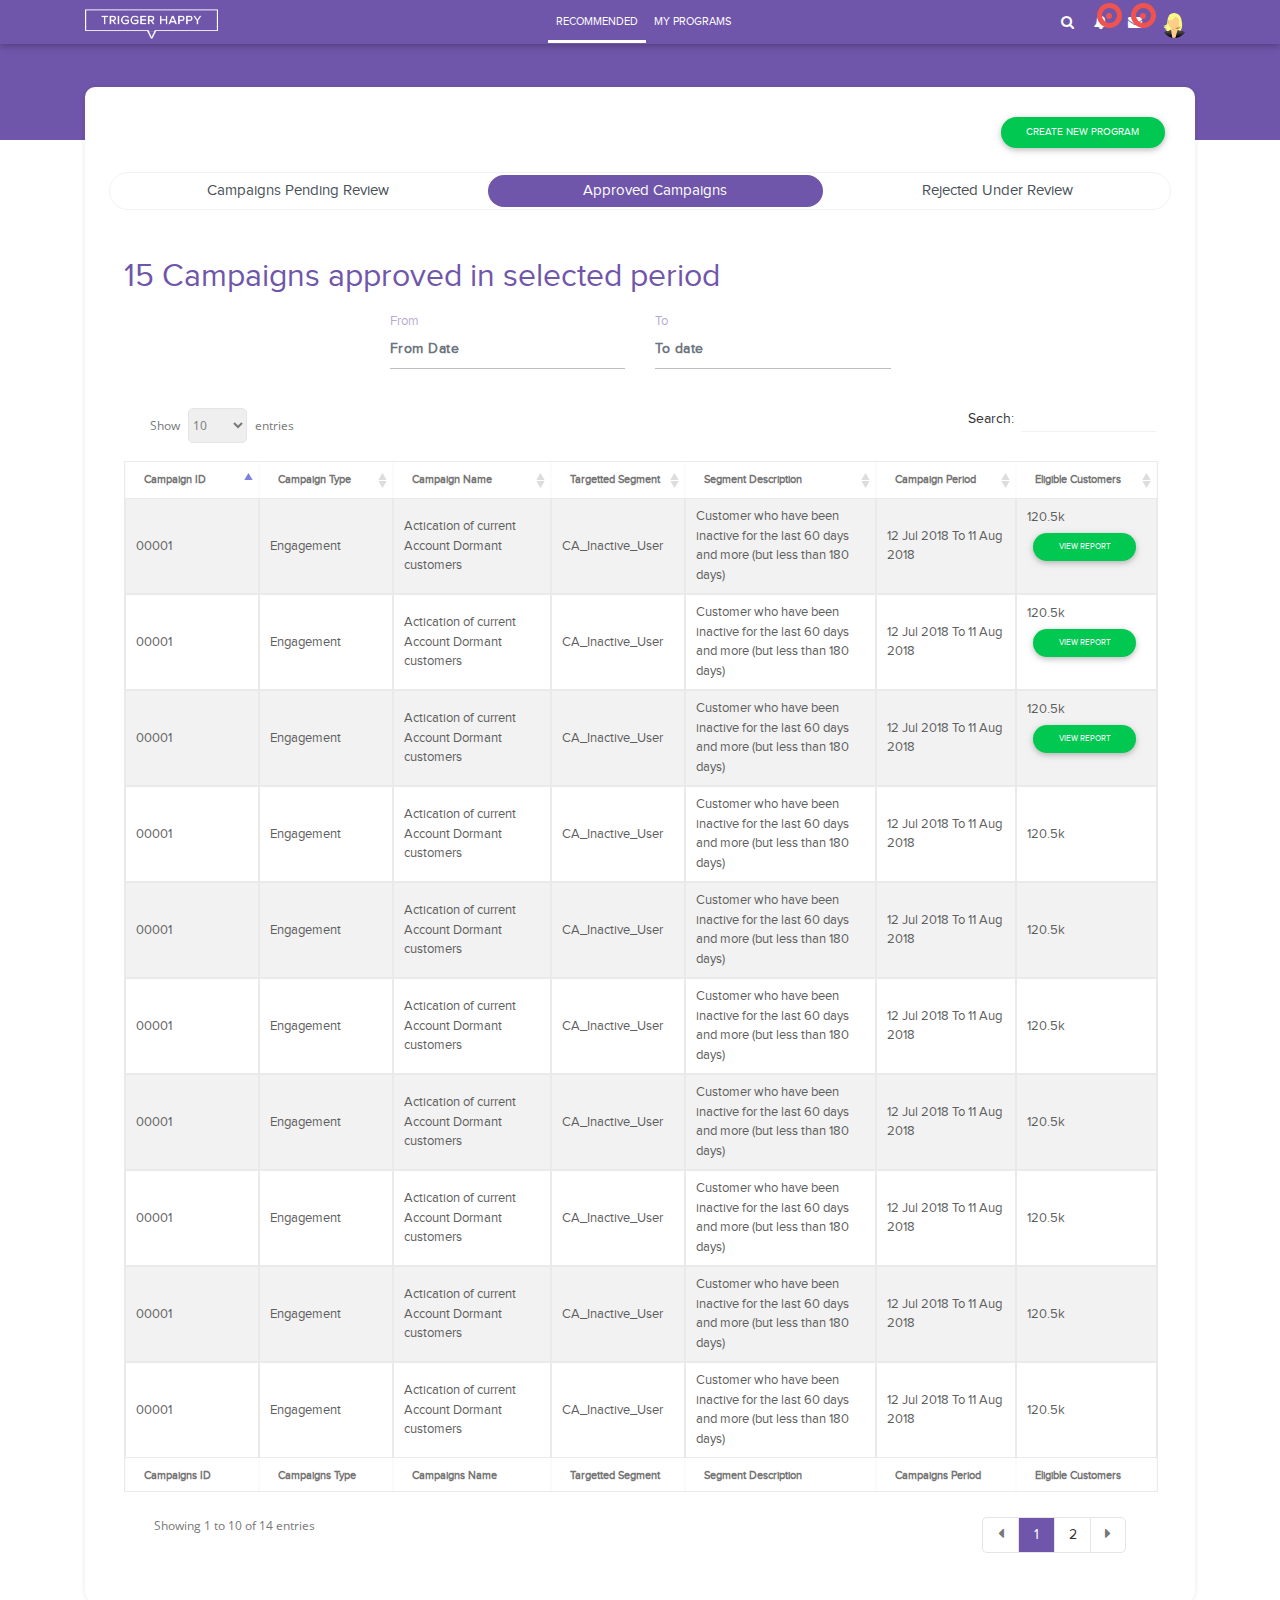
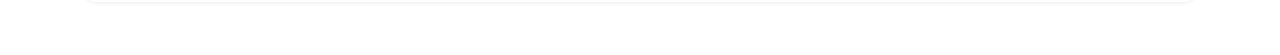
==== approved-campaign.html @ 99f7c2eb "new tabs added" ====
<!DOCTYPE html>
<html lang="en">

<head>
  <meta charset="utf-8">
  <meta name="viewport" content="width=device-width, initial-scale=1, shrink-to-fit=no">
  <meta http-equiv="x-ua-compatible" content="ie=edge">
  <title>Happy Trigger</title>
  <!-- Font Awesome -->
  <link rel="stylesheet" href="https://maxcdn.bootstrapcdn.com/font-awesome/4.7.0/css/font-awesome.min.css">
  <!-- Bootstrap core CSS -->
  <link href="css/bootstrap.min.css" rel="stylesheet">
  <!-- Material Design Bootstrap -->
  <link href="css/mdb.min.css" rel="stylesheet">
  <!-- Your custom styles (optional) -->
  <link rel="stylesheet" href="styles.css" />
  <link href="css/skins/flat/purple.css" rel="stylesheet">
  <link href="css/jquery.dataTables.min.css" rel="stylesheet" />
  <link href="css/picker/classic.css" rel="stylesheet" />
  <link href="css/picker/classic.date.css" rel="stylesheet" />
</head>

<body>
	<nav class="navbar navbar-expand-lg navbar-dark">
		<div class="container">
			<button class="navbar-toggler" type="button" data-toggle="collapse" data-target="#navbarTogglerDemo03" aria-controls="navbarTogglerDemo03"
			 aria-expanded="false" aria-label="Toggle navigation">
				<span class="navbar-toggler-icon"></span>
			</button>
			<a class="navbar-brand" href="#">
				<img src="img/happytrigger/logo.png" class="mh-25" alt="" title="" />
			</a>
			<div class="collapse navbar-collapse" id="navbarTogglerDemo03">
				<ul class="navbar-nav mr-auto mt-2 mt-lg-0">
					<li class="nav-item active">
						<a class="nav-link" href="#">RECOMMENDED</a>
					</li>
					<li class="nav-item">
						<a class="nav-link" href="#">MY PROGRAMS</a>
					</li>
				</ul>
				<ul class="header-cta my-2 my-lg-0 dropdown show">
					 <li class="ml-2 mr-2 pt-2 hidden-sm-down search-box"> <a class="hidden-sm-down text-muted color-white" href="javascript:void(0)"><i class="fa fa-search"></i></a>
                            <form class="app-search">
                                <input type="text" class="form-control" placeholder="Search here"> <a class="srh-btn"><i class="fa fa-close"></i></a> </form>
                        </li>
					
					<li class="ml-2 mr-2 pt-2 dropdown">
                            <a class="dropdown-toggle color-white text-muted text-muted  " href="#" data-toggle="dropdown" aria-haspopup="true" aria-expanded="false"> <i class="fa fa-bell"></i>
								<div class="notify"> <span class="heartbit"></span> <span class="point"></span> </div>
							</a>
                            <div class="dropdown-menu dropdown-menu-right mailbox animated zoomIn">
                                <ul class="default-ul">
                                    <li>
                                        <div class="drop-title">Notifications</div>
                                    </li>
                                    <li>
                                        <div class="message-center">
                                            <!-- Message -->
                                            <a href="#">
                                                <div class="btn btn-danger btn-circle m-r-10"><i class="fa fa-link"></i></div>
                                                <div class="mail-contnet">
                                                    <h5>This is title</h5> <span class="mail-desc">Just see the my new admin!</span> <span class="time">9:30 AM</span>
                                                </div>
                                            </a>
                                            <!-- Message -->
                                            <a href="#">
                                                <div class="btn btn-success btn-circle m-r-10"><i class="ti-calendar"></i></div>
                                                <div class="mail-contnet">
                                                    <h5>This is another title</h5> <span class="mail-desc">Just a reminder that you have event</span> <span class="time">9:10 AM</span>
                                                </div>
                                            </a>
                                            <!-- Message -->
                                            <a href="#">
                                                <div class="btn btn-info btn-circle m-r-10"><i class="ti-settings"></i></div>
                                                <div class="mail-contnet">
                                                    <h5>This is title</h5> <span class="mail-desc">You can customize this template as you want</span> <span class="time">9:08 AM</span>
                                                </div>
                                            </a>
                                            <!-- Message -->
                                            <a href="#">
                                                <div class="btn btn-primary btn-circle m-r-10"><i class="ti-user"></i></div>
                                                <div class="mail-contnet">
                                                    <h5>This is another title</h5> <span class="mail-desc">Just see the my admin!</span> <span class="time">9:02 AM</span>
                                                </div>
                                            </a>
                                        </div>
                                    </li>
                                    <li>
                                        <a class="nav-link text-center" href="javascript:void(0);"> <strong>Check all notifications</strong> <i class="fa fa-angle-right"></i> </a>
                                    </li>
                                </ul>
                            </div>
							
					</li>
					<li class="ml-2 mr-2 pt-2 dropdown">
                            <a class="dropdown-toggle text-muted color-white" href="#" id="2" data-toggle="dropdown" aria-haspopup="true" aria-expanded="false"> <i class="fa fa-envelope"></i>
								<div class="notify"> <span class="heartbit"></span> <span class="point"></span> </div>
							</a>
                            <div class="dropdown-menu dropdown-menu-right mailbox animated zoomIn" aria-labelledby="2">
                                <ul class="default-ul">
                                    <li>
                                        <div class="drop-title">You have 4 new messages</div>
                                    </li>
                                    <li>
                                        <div class="message-center">
                                            <!-- Message -->
                                            <a href="#">
                                                <div class="user-img"> <img src="img/happytrigger/users/5.jpg" alt="user" class="img-circle"> <span class="profile-status online pull-right"></span> </div>
                                                <div class="mail-contnet">
                                                    <h5>Michael Qin</h5> <span class="mail-desc">Just see the my admin!</span> <span class="time">9:30 AM</span>
                                                </div>
                                            </a>
                                            <!-- Message -->
                                            <a href="#">
                                                <div class="user-img"> <img src="img/happytrigger/users/2.jpg" alt="user" class="img-circle"> <span class="profile-status busy pull-right"></span> </div>
                                                <div class="mail-contnet">
                                                    <h5>John Doe</h5> <span class="mail-desc">I've sung a song! See you at</span> <span class="time">9:10 AM</span>
                                                </div>
                                            </a>
                                            <!-- Message -->
                                            <a href="#">
                                                <div class="user-img"> <img src="img/happytrigger/users/3.jpg" alt="user" class="img-circle"> <span class="profile-status away pull-right"></span> </div>
                                                <div class="mail-contnet">
                                                    <h5>Mr. John</h5> <span class="mail-desc">I am a singer!</span> <span class="time">9:08 AM</span>
                                                </div>
                                            </a>
                                            <!-- Message -->
                                            <a href="#">
                                                <div class="user-img"> <img src="img/happytrigger/users/4.jpg" alt="user" class="img-circle"> <span class="profile-status offline pull-right"></span> </div>
                                                <div class="mail-contnet">
                                                    <h5>Michael Qin</h5> <span class="mail-desc">Just see the my admin!</span> <span class="time">9:02 AM</span>
                                                </div>
                                            </a>
                                        </div>
                                    </li>
                                    <li>
                                        <a class="nav-link text-center" href="javascript:void(0);"> <strong>See all e-Mails</strong> <i class="fa fa-angle-right"></i> </a>
                                    </li>
                                </ul>
                            </div>
                        </li>
					<!-- <li class="ml-2 mr-2 pt-2 dropdown show"><a href="#" data-toggle="dropdown" aria-haspopup="true" aria-expanded="false" class="color-white"><i class="fa fa-bell"></i></a>
						<div class="dropdown-menu" aria-labelledby="dropdownMenuLink">
							<a class="dropdown-item" href="#">Action</a>
							<a class="dropdown-item" href="#">Another action</a>
							<a class="dropdown-item" href="#">Something else here</a>
						</div>
					</li>
					<li class="ml-2 mr-2 pt-2 dropdown show"><a href="#" data-toggle="dropdown" aria-haspopup="true" aria-expanded="false" class="color-white"><i class="fa fa-envelope"></i></a>
						<div class="dropdown-menu" aria-labelledby="dropdownMenuLink">
							<a class="dropdown-item" href="#">Action</a>
							<a class="dropdown-item" href="#">Another action</a>
							<a class="dropdown-item" href="#">Something else here</a>
						</div>
					</li> -->
				
					<li class="ml-2 mr-2 pt-1 mb-pull-right "><img class="img-responsive rounded-circle" width="25" height="25" src="img/happytrigger/user-icon.png"
						 alt="" title="" /></li>
				</ul>
			</div>
		</div>
	</nav>

	<section class="header-bottom py-5">
		
	</section>
	<section class="settings-area">
		<div class="container">
			<div class="settings-area p-4">
				<div class="row">
					<div class="col text-right">
						<button class="btn btn-success text-uppercase btn-curve mb-4 btn-sm">Create New Program</button>
					</div>
				</div>
				<ul class="nav nav-pills nav-fill mb-tabs curve-md-tabs">
					<li class="nav-item">
						<a class="nav-link" data-toggle="tab" href="#tab1">Campaigns Pending Review</a>
					</li>
					<li class="nav-item">
						<a class="nav-link active" data-toggle="tab" href="#tab2">Approved Campaigns</a>
					</li>
					<li class="nav-item">
						<a class="nav-link" data-toggle="tab" href="#tab3">Rejected Under Review</a>
					</li>
				</ul>
				<!-- Tab panes -->
				<div class="tab-content mb-form-fields pt-5 datatable-design">
					<div class="tab-pane container" id="tab1">
					<h2 class="heading-color">Campaigns pending review</h2>
						<table id="dtPendingReview" class="table table-striped table-bordered" cellspacing="0" width="100%">
  <thead>
    <tr>
      <th class="th-sm">Campaign ID
        <i class="fa fa-sort float-right" aria-hidden="true"></i>
      </th>
      <th class="th-sm">Campaign Type
        <i class="fa fa-sort float-right" aria-hidden="true"></i>
      </th>
      <th class="th-sm">Campaign Name
        <i class="fa fa-sort float-right" aria-hidden="true"></i>
      </th>
      <th class="th-sm">Targetted Segment
        <i class="fa fa-sort float-right" aria-hidden="true"></i>
      </th>
      <th class="th-sm">Segment Description
        <i class="fa fa-sort float-right" aria-hidden="true"></i>
      </th>
      <th class="th-sm">Campaign Period
        <i class="fa fa-sort float-right" aria-hidden="true"></i>
      </th>
      <th class="th-sm">Eligible Customers
        <i class="fa fa-sort float-right" aria-hidden="true"></i>
      </th>
    </tr>
  </thead>
  <tbody>
    <tr>
      <td>00001</td>
      <td>Engagement</td>
      <td>Actication of current Account Dormant customers</td>
      <td>CA_Inactive_User</td>
      <td>Customer who have been inactive for the last 60 days and more (but less than 180 days)</td>
      <td>12 Jul 2018 To 11 Aug 2018 </td>
      <td>120.5k <button class="btn btn-success text-uppercase btn-curve mb-4 btn-sm waves-effect waves-light fs-8">Drill Down</button></td>
    </tr>
    <tr>
      <td>00001</td>
      <td>Engagement</td>
      <td>Actication of current Account Dormant customers</td>
      <td>CA_Inactive_User</td>
      <td>Customer who have been inactive for the last 60 days and more (but less than 180 days)</td>
      <td>12 Jul 2018 To 11 Aug 2018 </td>
      <td>120.5k <button class="btn btn-success text-uppercase btn-curve mb-4 btn-sm waves-effect waves-light fs-8">Drill Down</button></td>
    </tr>
    <tr>
      <td>00001</td>
      <td>Engagement</td>
      <td>Actication of current Account Dormant customers</td>
      <td>CA_Inactive_User</td>
      <td>Customer who have been inactive for the last 60 days and more (but less than 180 days)</td>
      <td>12 Jul 2018 To 11 Aug 2018 </td>
      <td>120.5k <button class="btn btn-success text-uppercase btn-curve mb-4 btn-sm waves-effect waves-light fs-8">Drill Down</button></td>
    </tr>
    <tr>
      <td>00001</td>
      <td>Engagement</td>
      <td>Actication of current Account Dormant customers</td>
      <td>CA_Inactive_User</td>
      <td>Customer who have been inactive for the last 60 days and more (but less than 180 days)</td>
      <td>12 Jul 2018 To 11 Aug 2018 </td>
      <td>120.5k</td>
    </tr>
    <tr>
      <td>00001</td>
      <td>Engagement</td>
      <td>Actication of current Account Dormant customers</td>
      <td>CA_Inactive_User</td>
      <td>Customer who have been inactive for the last 60 days and more (but less than 180 days)</td>
      <td>12 Jul 2018 To 11 Aug 2018 </td>
      <td>120.5k</td>
    </tr>
    <tr>
      <td>00001</td>
      <td>Engagement</td>
      <td>Actication of current Account Dormant customers</td>
      <td>CA_Inactive_User</td>
      <td>Customer who have been inactive for the last 60 days and more (but less than 180 days)</td>
      <td>12 Jul 2018 To 11 Aug 2018 </td>
      <td>120.5k</td>
    </tr>
    <tr>
      <td>00001</td>
      <td>Engagement</td>
      <td>Actication of current Account Dormant customers</td>
      <td>CA_Inactive_User</td>
      <td>Customer who have been inactive for the last 60 days and more (but less than 180 days)</td>
      <td>12 Jul 2018 To 11 Aug 2018 </td>
      <td>120.5k</td>
    </tr>
    <tr>
      <td>00001</td>
      <td>Engagement</td>
      <td>Actication of current Account Dormant customers</td>
      <td>CA_Inactive_User</td>
      <td>Customer who have been inactive for the last 60 days and more (but less than 180 days)</td>
      <td>12 Jul 2018 To 11 Aug 2018 </td>
      <td>120.5k</td>
    </tr>
    
    <tr>
      <td>00001</td>
      <td>Engagement</td>
      <td>Actication of current Account Dormant customers</td>
      <td>CA_Inactive_User</td>
      <td>Customer who have been inactive for the last 60 days and more (but less than 180 days)</td>
      <td>12 Jul 2018 To 11 Aug 2018 </td>
      <td>120.5k</td>
    </tr>
    <tr>
      <td>00001</td>
      <td>Engagement</td>
      <td>Actication of current Account Dormant customers</td>
      <td>CA_Inactive_User</td>
      <td>Customer who have been inactive for the last 60 days and more (but less than 180 days)</td>
      <td>12 Jul 2018 To 11 Aug 2018 </td>
      <td>120.5k</td>
    </tr>
    <tr>
      <td>00001</td>
      <td>Engagement</td>
      <td>Actication of current Account Dormant customers</td>
      <td>CA_Inactive_User</td>
      <td>Customer who have been inactive for the last 60 days and more (but less than 180 days)</td>
      <td>12 Jul 2018 To 11 Aug 2018 </td>
      <td>120.5k</td>
    </tr>
    <tr>
      <td>00001</td>
      <td>Engagement</td>
      <td>Actication of current Account Dormant customers</td>
      <td>CA_Inactive_User</td>
      <td>Customer who have been inactive for the last 60 days and more (but less than 180 days)</td>
      <td>12 Jul 2018 To 11 Aug 2018 </td>
      <td>120.5k</td>
    </tr>
    <tr>
      <td>00001</td>
      <td>Engagement</td>
      <td>Actication of current Account Dormant customers</td>
      <td>CA_Inactive_User</td>
      <td>Customer who have been inactive for the last 60 days and more (but less than 180 days)</td>
      <td>12 Jul 2018 To 11 Aug 2018 </td>
      <td>120.5k</td>
    </tr>
    <tr>
      <td>00001</td>
      <td>Engagement</td>
      <td>Actication of current Account Dormant customers</td>
      <td>CA_Inactive_User</td>
      <td>Customer who have been inactive for the last 60 days and more (but less than 180 days)</td>
      <td>12 Jul 2018 To 11 Aug 2018 </td>
      <td>120.5k</td>
    </tr>
  </tbody>
  <tfoot>
    <tr>
      <th>Campaigns ID
      </th>
      <th>Campaigns Type
      </th>
      <th>Campaigns Name
      </th>
      <th>Targetted Segment
      </th>
      <th>Segment Description
      </th>
      <th>Campaigns Period
      </th>
      <th>Eligible Customers
      </th>
    </tr>
  </tfoot>
</table>
					</div>
					<div class="tab-pane active container" id="tab2">
						<h2 class="heading-color">15 Campaigns approved in selected period</h2>
						<div class="row justify-content-center">
						    <div class="col-3">
						      <div class="md-form">
						  <input placeholder="From Date" type="text" id="date-picker-example-from" class="form-control datepicker">
						  <label for="date-picker-example-from">From</label>
						</div>
						    </div>
						    <div class="col-3">
						      <div class="md-form">
						  <input placeholder="To date" type="text" id="date-picker-example-to" class="form-control datepicker">
						  <label for="date-picker-example-to">To</label>
						</div>
						    </div>
						  </div>
						<table id="dtapprovedCampaigns" class="table table-striped table-bordered" cellspacing="0" width="100%">
  <thead>
    <tr>
      <th class="th-sm">Campaign ID
        <i class="fa fa-sort float-right" aria-hidden="true"></i>
      </th>
      <th class="th-sm">Campaign Type
        <i class="fa fa-sort float-right" aria-hidden="true"></i>
      </th>
      <th class="th-sm">Campaign Name
        <i class="fa fa-sort float-right" aria-hidden="true"></i>
      </th>
      <th class="th-sm">Targetted Segment
        <i class="fa fa-sort float-right" aria-hidden="true"></i>
      </th>
      <th class="th-sm">Segment Description
        <i class="fa fa-sort float-right" aria-hidden="true"></i>
      </th>
      <th class="th-sm">Campaign Period
        <i class="fa fa-sort float-right" aria-hidden="true"></i>
      </th>
      <th class="th-sm">Eligible Customers
        <i class="fa fa-sort float-right" aria-hidden="true"></i>
      </th>
    </tr>
  </thead>
  <tbody>
    <tr>
      <td>00001</td>
      <td>Engagement</td>
      <td>Actication of current Account Dormant customers</td>
      <td>CA_Inactive_User</td>
      <td>Customer who have been inactive for the last 60 days and more (but less than 180 days)</td>
      <td>12 Jul 2018 To 11 Aug 2018 </td>
      <td>120.5k <button class="btn btn-success text-uppercase btn-curve mb-4 btn-sm waves-effect waves-light fs-8">View Report</button></td>
    </tr>
    <tr>
      <td>00001</td>
      <td>Engagement</td>
      <td>Actication of current Account Dormant customers</td>
      <td>CA_Inactive_User</td>
      <td>Customer who have been inactive for the last 60 days and more (but less than 180 days)</td>
      <td>12 Jul 2018 To 11 Aug 2018 </td>
      <td>120.5k <button class="btn btn-success text-uppercase btn-curve mb-4 btn-sm waves-effect waves-light fs-8">View Report</button></td>
    </tr>
    <tr>
      <td>00001</td>
      <td>Engagement</td>
      <td>Actication of current Account Dormant customers</td>
      <td>CA_Inactive_User</td>
      <td>Customer who have been inactive for the last 60 days and more (but less than 180 days)</td>
      <td>12 Jul 2018 To 11 Aug 2018 </td>
      <td>120.5k <button class="btn btn-success text-uppercase btn-curve mb-4 btn-sm waves-effect waves-light fs-8">View Report</button></td>
    </tr>
    <tr>
      <td>00001</td>
      <td>Engagement</td>
      <td>Actication of current Account Dormant customers</td>
      <td>CA_Inactive_User</td>
      <td>Customer who have been inactive for the last 60 days and more (but less than 180 days)</td>
      <td>12 Jul 2018 To 11 Aug 2018 </td>
      <td>120.5k</td>
    </tr>
    <tr>
      <td>00001</td>
      <td>Engagement</td>
      <td>Actication of current Account Dormant customers</td>
      <td>CA_Inactive_User</td>
      <td>Customer who have been inactive for the last 60 days and more (but less than 180 days)</td>
      <td>12 Jul 2018 To 11 Aug 2018 </td>
      <td>120.5k</td>
    </tr>
    <tr>
      <td>00001</td>
      <td>Engagement</td>
      <td>Actication of current Account Dormant customers</td>
      <td>CA_Inactive_User</td>
      <td>Customer who have been inactive for the last 60 days and more (but less than 180 days)</td>
      <td>12 Jul 2018 To 11 Aug 2018 </td>
      <td>120.5k</td>
    </tr>
    <tr>
      <td>00001</td>
      <td>Engagement</td>
      <td>Actication of current Account Dormant customers</td>
      <td>CA_Inactive_User</td>
      <td>Customer who have been inactive for the last 60 days and more (but less than 180 days)</td>
      <td>12 Jul 2018 To 11 Aug 2018 </td>
      <td>120.5k</td>
    </tr>
    <tr>
      <td>00001</td>
      <td>Engagement</td>
      <td>Actication of current Account Dormant customers</td>
      <td>CA_Inactive_User</td>
      <td>Customer who have been inactive for the last 60 days and more (but less than 180 days)</td>
      <td>12 Jul 2018 To 11 Aug 2018 </td>
      <td>120.5k</td>
    </tr>
    
    <tr>
      <td>00001</td>
      <td>Engagement</td>
      <td>Actication of current Account Dormant customers</td>
      <td>CA_Inactive_User</td>
      <td>Customer who have been inactive for the last 60 days and more (but less than 180 days)</td>
      <td>12 Jul 2018 To 11 Aug 2018 </td>
      <td>120.5k</td>
    </tr>
    <tr>
      <td>00001</td>
      <td>Engagement</td>
      <td>Actication of current Account Dormant customers</td>
      <td>CA_Inactive_User</td>
      <td>Customer who have been inactive for the last 60 days and more (but less than 180 days)</td>
      <td>12 Jul 2018 To 11 Aug 2018 </td>
      <td>120.5k</td>
    </tr>
    <tr>
      <td>00001</td>
      <td>Engagement</td>
      <td>Actication of current Account Dormant customers</td>
      <td>CA_Inactive_User</td>
      <td>Customer who have been inactive for the last 60 days and more (but less than 180 days)</td>
      <td>12 Jul 2018 To 11 Aug 2018 </td>
      <td>120.5k</td>
    </tr>
    <tr>
      <td>00001</td>
      <td>Engagement</td>
      <td>Actication of current Account Dormant customers</td>
      <td>CA_Inactive_User</td>
      <td>Customer who have been inactive for the last 60 days and more (but less than 180 days)</td>
      <td>12 Jul 2018 To 11 Aug 2018 </td>
      <td>120.5k</td>
    </tr>
    <tr>
      <td>00001</td>
      <td>Engagement</td>
      <td>Actication of current Account Dormant customers</td>
      <td>CA_Inactive_User</td>
      <td>Customer who have been inactive for the last 60 days and more (but less than 180 days)</td>
      <td>12 Jul 2018 To 11 Aug 2018 </td>
      <td>120.5k</td>
    </tr>
    <tr>
      <td>00001</td>
      <td>Engagement</td>
      <td>Actication of current Account Dormant customers</td>
      <td>CA_Inactive_User</td>
      <td>Customer who have been inactive for the last 60 days and more (but less than 180 days)</td>
      <td>12 Jul 2018 To 11 Aug 2018 </td>
      <td>120.5k</td>
    </tr>
  </tbody>
  <tfoot>
    <tr>
      <th>Campaigns ID
      </th>
      <th>Campaigns Type
      </th>
      <th>Campaigns Name
      </th>
      <th>Targetted Segment
      </th>
      <th>Segment Description
      </th>
      <th>Campaigns Period
      </th>
      <th>Eligible Customers
      </th>
    </tr>
  </tfoot>
</table>
					</div>
					<div class="tab-pane container" id="tab3">
						<h2 class="heading-color">15 Campaigns rejected in selected period</h2>
						<div class="row justify-content-center">
						    <div class="col-3">
						      <div class="md-form">
						  <input placeholder="From Date" type="text" id="date-picker-example-from" class="form-control datepicker">
						  <label for="date-picker-example-from">From</label>
						</div>
						    </div>
						    <div class="col-3">
						      <div class="md-form">
						  <input placeholder="To date" type="text" id="date-picker-example-to" class="form-control datepicker">
						  <label for="date-picker-example-to">To</label>
						</div>
						    </div>
						  </div>
						<table id="dtrejectedCampaigns" class="table table-striped table-bordered" cellspacing="0" width="100%">
  <thead>
    <tr>
      <th class="th-sm">Campaign ID
        <i class="fa fa-sort float-right" aria-hidden="true"></i>
      </th>
      <th class="th-sm">Campaign Type
        <i class="fa fa-sort float-right" aria-hidden="true"></i>
      </th>
      <th class="th-sm">Campaign Name
        <i class="fa fa-sort float-right" aria-hidden="true"></i>
      </th>
      <th class="th-sm">Targetted Segment
        <i class="fa fa-sort float-right" aria-hidden="true"></i>
      </th>
      <th class="th-sm">Segment Description
        <i class="fa fa-sort float-right" aria-hidden="true"></i>
      </th>
      <th class="th-sm">Campaign Period
        <i class="fa fa-sort float-right" aria-hidden="true"></i>
      </th>
      <th class="th-sm">Eligible Customers
        <i class="fa fa-sort float-right" aria-hidden="true"></i>
      </th>
    </tr>
  </thead>
  <tbody>
    <tr>
      <td>00001</td>
      <td>Engagement</td>
      <td>Actication of current Account Dormant customers</td>
      <td>CA_Inactive_User</td>
      <td>Customer who have been inactive for the last 60 days and more (but less than 180 days)</td>
      <td>12 Jul 2018 To 11 Aug 2018 </td>
      <td>120.5k <button class="btn btn-success text-uppercase btn-curve mb-4 btn-sm waves-effect waves-light fs-8">Drill Down</button></td>
    </tr>
    <tr>
      <td>00001</td>
      <td>Engagement</td>
      <td>Actication of current Account Dormant customers</td>
      <td>CA_Inactive_User</td>
      <td>Customer who have been inactive for the last 60 days and more (but less than 180 days)</td>
      <td>12 Jul 2018 To 11 Aug 2018 </td>
      <td>120.5k <button class="btn btn-success text-uppercase btn-curve mb-4 btn-sm waves-effect waves-light fs-8">Drill Down</button></td>
    </tr>
    <tr>
      <td>00001</td>
      <td>Engagement</td>
      <td>Actication of current Account Dormant customers</td>
      <td>CA_Inactive_User</td>
      <td>Customer who have been inactive for the last 60 days and more (but less than 180 days)</td>
      <td>12 Jul 2018 To 11 Aug 2018 </td>
      <td>120.5k <button class="btn btn-success text-uppercase btn-curve mb-4 btn-sm waves-effect waves-light fs-8">Drill Down</button></td>
    </tr>
    <tr>
      <td>00001</td>
      <td>Engagement</td>
      <td>Actication of current Account Dormant customers</td>
      <td>CA_Inactive_User</td>
      <td>Customer who have been inactive for the last 60 days and more (but less than 180 days)</td>
      <td>12 Jul 2018 To 11 Aug 2018 </td>
      <td>120.5k</td>
    </tr>
    <tr>
      <td>00001</td>
      <td>Engagement</td>
      <td>Actication of current Account Dormant customers</td>
      <td>CA_Inactive_User</td>
      <td>Customer who have been inactive for the last 60 days and more (but less than 180 days)</td>
      <td>12 Jul 2018 To 11 Aug 2018 </td>
      <td>120.5k</td>
    </tr>
    <tr>
      <td>00001</td>
      <td>Engagement</td>
      <td>Actication of current Account Dormant customers</td>
      <td>CA_Inactive_User</td>
      <td>Customer who have been inactive for the last 60 days and more (but less than 180 days)</td>
      <td>12 Jul 2018 To 11 Aug 2018 </td>
      <td>120.5k</td>
    </tr>
    <tr>
      <td>00001</td>
      <td>Engagement</td>
      <td>Actication of current Account Dormant customers</td>
      <td>CA_Inactive_User</td>
      <td>Customer who have been inactive for the last 60 days and more (but less than 180 days)</td>
      <td>12 Jul 2018 To 11 Aug 2018 </td>
      <td>120.5k</td>
    </tr>
    <tr>
      <td>00001</td>
      <td>Engagement</td>
      <td>Actication of current Account Dormant customers</td>
      <td>CA_Inactive_User</td>
      <td>Customer who have been inactive for the last 60 days and more (but less than 180 days)</td>
      <td>12 Jul 2018 To 11 Aug 2018 </td>
      <td>120.5k</td>
    </tr>
    
    <tr>
      <td>00001</td>
      <td>Engagement</td>
      <td>Actication of current Account Dormant customers</td>
      <td>CA_Inactive_User</td>
      <td>Customer who have been inactive for the last 60 days and more (but less than 180 days)</td>
      <td>12 Jul 2018 To 11 Aug 2018 </td>
      <td>120.5k</td>
    </tr>
    <tr>
      <td>00001</td>
      <td>Engagement</td>
      <td>Actication of current Account Dormant customers</td>
      <td>CA_Inactive_User</td>
      <td>Customer who have been inactive for the last 60 days and more (but less than 180 days)</td>
      <td>12 Jul 2018 To 11 Aug 2018 </td>
      <td>120.5k</td>
    </tr>
    <tr>
      <td>00001</td>
      <td>Engagement</td>
      <td>Actication of current Account Dormant customers</td>
      <td>CA_Inactive_User</td>
      <td>Customer who have been inactive for the last 60 days and more (but less than 180 days)</td>
      <td>12 Jul 2018 To 11 Aug 2018 </td>
      <td>120.5k</td>
    </tr>
    <tr>
      <td>00001</td>
      <td>Engagement</td>
      <td>Actication of current Account Dormant customers</td>
      <td>CA_Inactive_User</td>
      <td>Customer who have been inactive for the last 60 days and more (but less than 180 days)</td>
      <td>12 Jul 2018 To 11 Aug 2018 </td>
      <td>120.5k</td>
    </tr>
    <tr>
      <td>00001</td>
      <td>Engagement</td>
      <td>Actication of current Account Dormant customers</td>
      <td>CA_Inactive_User</td>
      <td>Customer who have been inactive for the last 60 days and more (but less than 180 days)</td>
      <td>12 Jul 2018 To 11 Aug 2018 </td>
      <td>120.5k</td>
    </tr>
    <tr>
      <td>00001</td>
      <td>Engagement</td>
      <td>Actication of current Account Dormant customers</td>
      <td>CA_Inactive_User</td>
      <td>Customer who have been inactive for the last 60 days and more (but less than 180 days)</td>
      <td>12 Jul 2018 To 11 Aug 2018 </td>
      <td>120.5k</td>
    </tr>
  </tbody>
  <tfoot>
    <tr>
      <th>Campaigns ID
      </th>
      <th>Campaigns Type
      </th>
      <th>Campaigns Name
      </th>
      <th>Targetted Segment
      </th>
      <th>Segment Description
      </th>
      <th>Campaigns Period
      </th>
      <th>Eligible Customers
      </th>
    </tr>
  </tfoot>
</table>
					</div>
				</div>
			</div>
		</div>
	</section>
	

  <!-- SCRIPTS -->
  <!-- JQuery -->
  <script type="text/javascript" src="js/jquery-3.3.1.min.js"></script>
  <!-- Bootstrap tooltips -->
  <script type="text/javascript" src="js/popper.min.js"></script>
  <!-- Bootstrap core JavaScript -->
  <script type="text/javascript" src="js/bootstrap.min.js"></script>
  <!-- MDB core JavaScript -->
  <script type="text/javascript" src="js/mdb.min.js"></script>
  <script type="text/javascript" src="js/jquery.slimscroll.min.js"></script>
  <script src="js/icheck.js"></script>
  <script type="text/javascript" src="js/jquery.dataTables.min.js"></script>
  <script src="js/picker.js"></script>
  <script src="js/picker.date.js"></script>
  
	<script>
		jQuery(document).ready(function(){
			
			// Modal
			$("input.open-input-modal").click(function(){
				$("#centralModallg").modal('show');
			});
			
			// Slimscroll
			$('.message-center').slimScroll({
				position: "right",
	            size: "5px",
	            color: "#dcdcdc"
			});
			
			// Tooltip
			$('[data-toggle="tooltip"]').tooltip();
			
			// Search implementation
			$(".search-box a, .search-box .app-search .srh-btn").on("click", function() {
				$(".app-search").slideToggle(200);
			});
			
			// icheck
			$('input').iCheck({
				checkboxClass: 'icheckbox_flat-purple',
				radioClass: 'iradio_flat-purple'
			});
			
			// Datatable init
			$('#dtPendingReview').DataTable();
			$('#dtapprovedCampaigns').DataTable();
			$('#dtrejectedCampaigns').DataTable();
			$('.dataTables_length').addClass('bs-select');
			var table = $('#dtrejectedcampaings').DataTable();	
			
			// Date picker
			$('.datepicker').pickadate();
			
			// Collapse
			var table = $('#dtPendingReview').DataTable();
			$('#dtPendingReview tbody').on('click', 'td', function () {
		        var tr = $(this).closest('tr');
		        var row = table.row( tr );
		 
		        if ( row.child.isShown() ) {
		            // This row is already open - close it
		            row.child.hide();
		            tr.removeClass('shown');
		        }
		        else {
		            // Open this row
		            row.child( format() ).show();
		            tr.addClass('shown');
		        }
		    } );
		    
		    // Collapse
			var table = $('#dtrejectedCampaigns').DataTable();
			$('#dtrejectedCampaigns tbody').on('click', 'td', function () {
		        var tr = $(this).closest('tr');
		        var row = table.row( tr );
		 
		        if ( row.child.isShown() ) {
		            // This row is already open - close it
		            row.child.hide();
		            tr.removeClass('shown');
		        }
		        else {
		            // Open this row
		            row.child( rejectedformat() ).show();
		            tr.addClass('shown');
		        }
		    } );
		    
		});
		
			function format ( ) {
    // `d` is the original data object for the row
    return '<table cellpadding="5" width="100%" cellspacing="0" border="0" style="padding-left:50px;">'+
        '<tr>'+
            '<td>'+
            	'<div class="row justify-content-around">'+
            		'<div class="col-2">'+
						'<button class="btn btn-success btn-sm btn-curve waves-effect waves-light">Approve</button>'+
					'</div>'+
					'<div class="col-2">'+
						'<button class="btn btn-danger btn-sm btn-curve waves-effect waves-light">Reject</button> '+
					'</div>'+
					'<div class="col-6">'+
						'<textarea class="form-control" placeholder="Comments"></textarea>'+
					'</div>'+
					'<div class="col-2">'+
						'<button class="btn btn-success btn-sm btn-curve waves-effect waves-light">Submit</button></td>'+
					'</div>'+
				'</div>'+
            '</td>'+
        '</tr>'+
    '</table>';
}

function rejectedformat ( ) {
    // `d` is the original data object for the row
    return '<table cellpadding="5" width="100%" cellspacing="0" border="0" style="padding-left:50px;">'+
        '<tr>'+
            '<td>Rejection Comment:</td>'+
        '</tr>'+
        '<tr>'+
            '<td>Lorem Ipsum has been the industrys standard dummy text ever since the 1500s, when an unknown printer took a galley of type and scrambled it to make a type specimen book. It has survived not only five centuries, but also the leap into electronic typesetting, remaining essentially unchanged.</td>'+
        '</tr>'+
    '</table>';
}
	</script>
	
	<!-- Central Modal Small -->
<div class="modal fade" id="centralModallg" tabindex="-1" role="dialog" aria-labelledby="myModalLabel" aria-hidden="true">

    <div class="modal-dialog modal-dialog-centered modal-lg" role="document">
    <!-- Change class .modal-sm to change the size of the modal -->


      <div class="modal-content multi-select-modal">
        <div class="modal-header py-3 px-4">
          <h4 class="modal-title w-100" id="myModalLabel">Products to be displayed</h4>
          <button type="button" class="close" data-dismiss="modal" aria-label="Close">
            <span aria-hidden="true">&times;</span>
          </button>
        </div>
        <div class="modal-body p-4">
			<div class="row">
				<div class="col-sm-6 col-md-4">
					<div class="custom-control mb-3 custom-checkbox input-selected">
						<input type="checkbox"> 
						<label>Default checkbox 1</label>
					</div>
				</div>
				<div class="col-sm-6 col-md-4">
					<div class="custom-control mb-3 custom-checkbox">
						<input type="checkbox"> 
						<label>Default checkbox 2</label>
					</div>
				</div>
				<div class="col-sm-6 col-md-4">
					<div class="custom-control mb-3 custom-checkbox">
						<input type="checkbox"> 
						<label>Default checkbox 3</label>
					</div>
				</div>
			</div>
			
			<div class="row">
				<div class="col-sm-6 col-md-4">
					<div class="custom-control mb-3 custom-radio">
						<input type="radio" name="default"> 
						<label>Default Radio 1</label>
					</div>
				</div>
				
				<div class="col-sm-6 col-md-4">
					<div class="custom-control mb-3 custom-radio">
					  <input type="radio" name="default"> 
					  <label>Default Radio 2</label>
					</div>
				</div>
				
				<div class="col-sm-6 col-md-4">
					<div class="custom-control mb-3 custom-radio input-selected">
						  <input type="radio" name="default"> 
						  <label>Default Radio 3</label>
					</div>
				</div>
				
				<div class="col-sm-6 col-md-4">
					<div class="custom-control mb-3 custom-radio">
					  <input type="radio" name="default"> 
					  <label>Default Radio 4</label>
					</div>
				</div>
			</div>
        </div>
        <div class="modal-footer py-3 px-4">
          <button type="button" class="btn btn-success btn-mb-success pl-5 pr-5 text-capitalize">Save</button>
        </div>
      </div>
    </div>
  </div>
  <!-- Central Modal Small -->
  
</body>

</html>
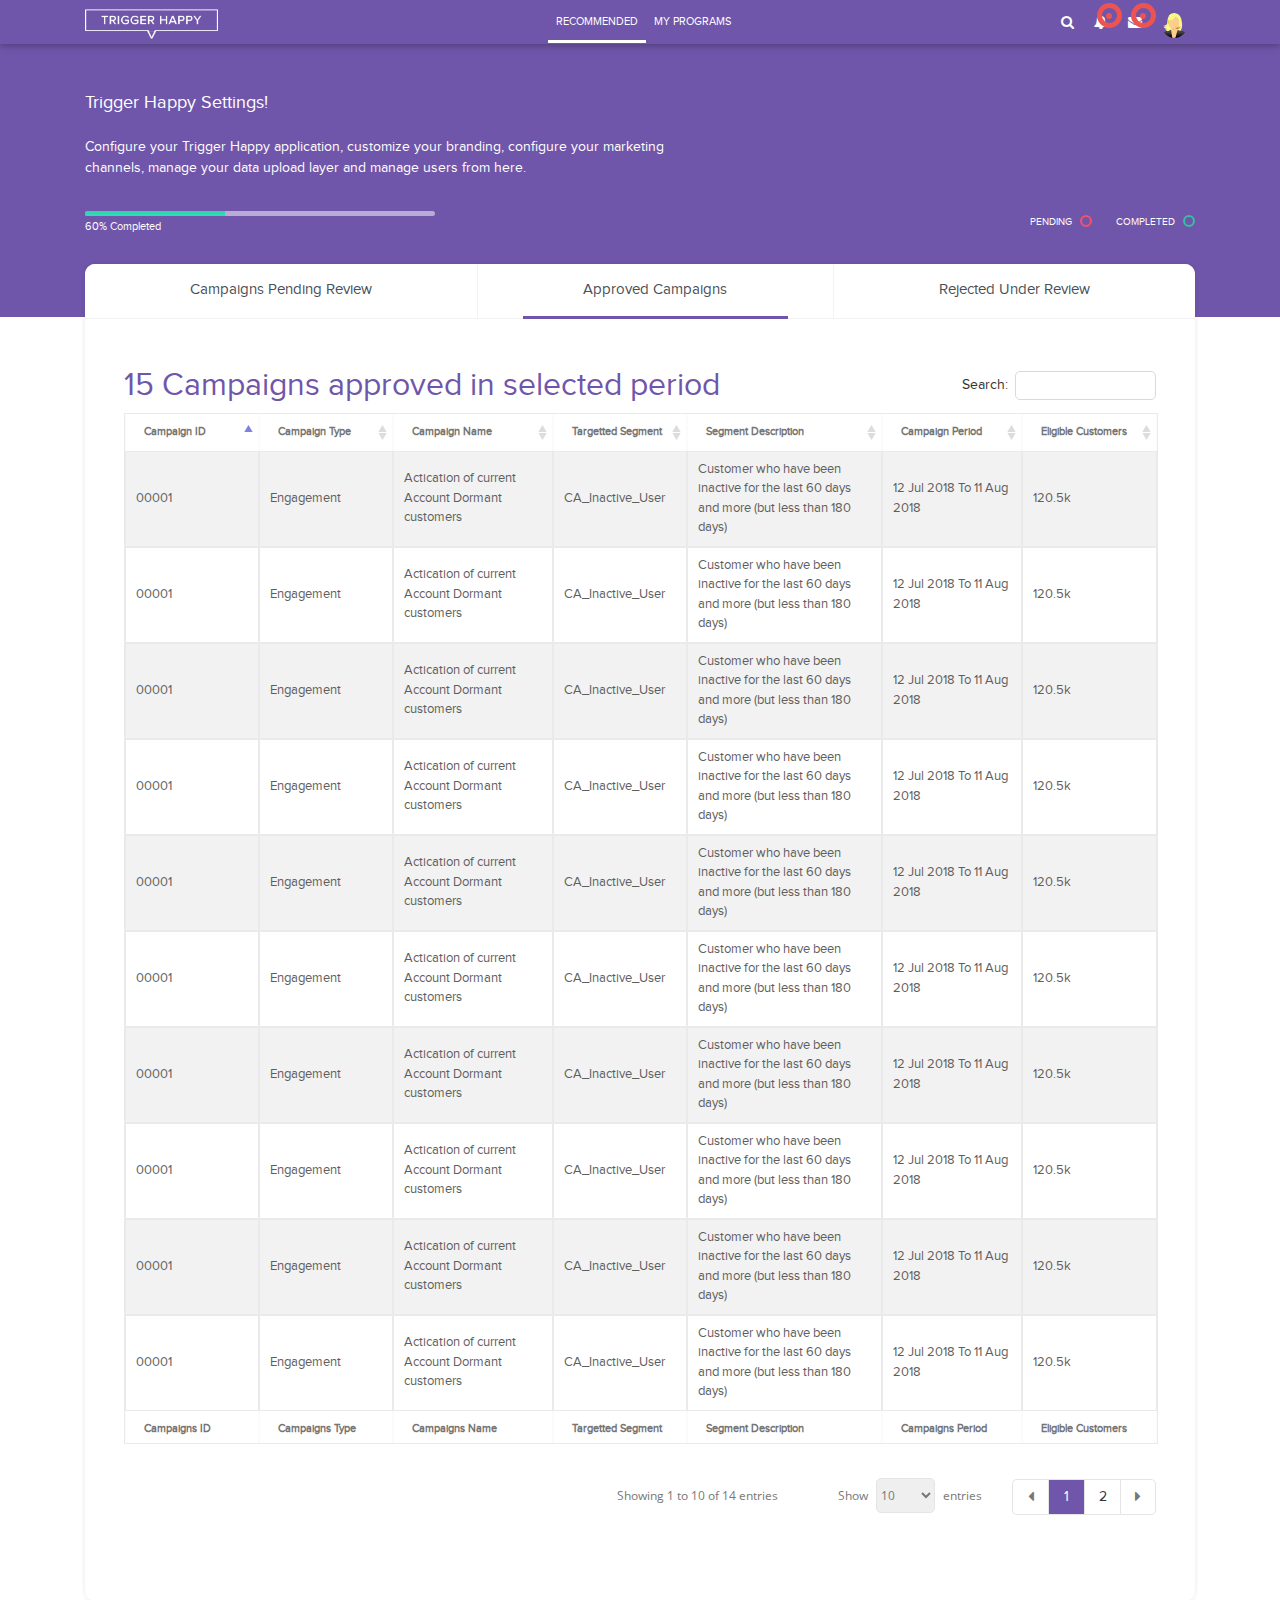
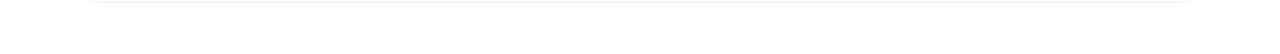
==== commit a7cd73b7: "new tabs added" ====
--- a/approved-campaign.html
+++ b/approved-campaign.html
@@ -163,17 +163,34 @@
 	</nav>
 
 	<section class="header-bottom py-5">
-		
+		<div class="container">
+			<div class="row">
+                <div class="col-sm-12">
+                    <h4 class="color-white pb-3">Trigger Happy Settings!</h4>
+                    <p class="color-white">Configure your Trigger Happy application, customize your branding, configure your marketing
+                        <br/> channels, manage your data upload layer and manage users from here.</p>
+                </div>
+            </div>
+            <div class="row mt-3 pb-3">
+                <div class="col-sm-12 col-md-4">
+                    <div class="progress" style="height:5px">
+                        <div class="progress-bar" style="width:40%;height:10px"></div>
+                    </div>
+                    <p class="color-white"><small>60% Completed</small></p>
+                </div>
+                <div class="col-sm-12 col-md-8 text-right">
+                    <ul class="default-ul pull-right status-ul color-white li-iblock">
+                        <li class="pending text-uppercase">Pending</li>
+                        <li class="completed text-uppercase">Completed</li>
+                    </ul>
+                </div>
+            </div>
+		</div>
 	</section>
 	<section class="settings-area">
 		<div class="container">
-			<div class="settings-area p-4">
-				<div class="row">
-					<div class="col text-right">
-						<button class="btn btn-success text-uppercase btn-curve mb-4 btn-sm">Create New Program</button>
-					</div>
-				</div>
-				<ul class="nav nav-pills nav-fill mb-tabs curve-md-tabs">
+			<div class="settings-area">
+				<ul class="nav nav-pills nav-fill mb-tabs">
 					<li class="nav-item">
 						<a class="nav-link" data-toggle="tab" href="#tab1">Campaigns Pending Review</a>
 					</li>
@@ -185,7 +202,7 @@
 					</li>
 				</ul>
 				<!-- Tab panes -->
-				<div class="tab-content mb-form-fields pt-5 datatable-design">
+				<div class="tab-content mb-form-fields pt-5 datatable-design px-4 pb-2 tblTop-40">
 					<div class="tab-pane container" id="tab1">
 					<h2 class="heading-color">Campaigns pending review</h2>
 						<table id="dtPendingReview" class="table table-striped table-bordered" cellspacing="0" width="100%">
@@ -365,20 +382,6 @@
 					</div>
 					<div class="tab-pane active container" id="tab2">
 						<h2 class="heading-color">15 Campaigns approved in selected period</h2>
-						<div class="row justify-content-center">
-						    <div class="col-3">
-						      <div class="md-form">
-						  <input placeholder="From Date" type="text" id="date-picker-example-from" class="form-control datepicker">
-						  <label for="date-picker-example-from">From</label>
-						</div>
-						    </div>
-						    <div class="col-3">
-						      <div class="md-form">
-						  <input placeholder="To date" type="text" id="date-picker-example-to" class="form-control datepicker">
-						  <label for="date-picker-example-to">To</label>
-						</div>
-						    </div>
-						  </div>
 						<table id="dtapprovedCampaigns" class="table table-striped table-bordered" cellspacing="0" width="100%">
   <thead>
     <tr>
@@ -556,20 +559,6 @@
 					</div>
 					<div class="tab-pane container" id="tab3">
 						<h2 class="heading-color">15 Campaigns rejected in selected period</h2>
-						<div class="row justify-content-center">
-						    <div class="col-3">
-						      <div class="md-form">
-						  <input placeholder="From Date" type="text" id="date-picker-example-from" class="form-control datepicker">
-						  <label for="date-picker-example-from">From</label>
-						</div>
-						    </div>
-						    <div class="col-3">
-						      <div class="md-form">
-						  <input placeholder="To date" type="text" id="date-picker-example-to" class="form-control datepicker">
-						  <label for="date-picker-example-to">To</label>
-						</div>
-						    </div>
-						  </div>
 						<table id="dtrejectedCampaigns" class="table table-striped table-bordered" cellspacing="0" width="100%">
   <thead>
     <tr>
@@ -796,9 +785,15 @@
 			});
 			
 			// Datatable init
-			$('#dtPendingReview').DataTable();
-			$('#dtapprovedCampaigns').DataTable();
-			$('#dtrejectedCampaigns').DataTable();
+			$('#dtPendingReview').DataTable({
+            	"dom": 'f<t><"td-footer"ilp>'
+            });
+			$('#dtapprovedCampaigns').DataTable({
+            	"dom": 'f<t><"td-footer"ilp>'
+            });
+			$('#dtrejectedCampaigns').DataTable({
+            	"dom": 'f<t><"td-footer"ilp>'
+            });
 			$('.dataTables_length').addClass('bs-select');
 			var table = $('#dtrejectedcampaings').DataTable();	
 			
@@ -806,10 +801,10 @@
 			$('.datepicker').pickadate();
 			
 			// Collapse
-			var table = $('#dtPendingReview').DataTable();
+			var table1 = $('#dtPendingReview').DataTable();
 			$('#dtPendingReview tbody').on('click', 'td', function () {
 		        var tr = $(this).closest('tr');
-		        var row = table.row( tr );
+		        var row = table1.row( tr );
 		 
 		        if ( row.child.isShown() ) {
 		            // This row is already open - close it
--- a/styles.css
+++ b/styles.css
@@ -122,12 +122,13 @@
 .status-ul li {
   margin: 0 10px;
   padding: 0 10px;
-  position: relative; }
+  position: relative;
+  font-size: 10px; }
 
 .status-ul li.pending:before {
   position: absolute;
   content: "";
-  top: 3px;
+  top: 0px;
   right: -10px;
   display: inline-block;
   width: 12px;
@@ -137,7 +138,7 @@
 .status-ul li.completed:before {
   position: absolute;
   content: "";
-  top: 3px;
+  top: 0px;
   right: -10px;
   display: inline-block;
   width: 12px;
@@ -643,6 +644,12 @@
 
 .downloadBtn {
   background-image: url("img/happytrigger/downloadIcon.png");
+  background-repeat: no-repeat;
+  background-position-y: center;
+  background-position-x: 15px; }
+
+.createBtn {
+  background-image: url("img/happytrigger/add.png");
   background-repeat: no-repeat;
   background-position-y: center;
   background-position-x: 15px; }
@@ -710,9 +717,6 @@
     font-size: 13px !important;
     color: #fff; }
 
-.datatable-design #dtBasicExample_filter {
-  display: none; }
-
 .datatable-design .dataTables_length {
   padding: 0px 26px; }
   .datatable-design .dataTables_length label, .datatable-design .dataTables_length select {
@@ -822,6 +826,53 @@
 
 .img-center {
   margin: 0px auto; }
+
+.fs-18 {
+  font-size: 18px; }
+
+.fs-15 {
+  font-size: 15px; }
+
+.fw-600 {
+  font-weight: 600; }
+
+.dataTables_wrapper .td-footer {
+  display: flex;
+  justify-content: flex-end; }
+  .dataTables_wrapper .td-footer div:first-child {
+    order: 1;
+    margin-top: 18px !important; }
+  .dataTables_wrapper .td-footer div:nth-child(2) {
+    order: 2;
+    margin-top: 9px !important; }
+  .dataTables_wrapper .td-footer div:last-child {
+    order: 3; }
+  .dataTables_wrapper .td-footer > * {
+    padding: 25px 0px 25px 30px !important;
+    margin: 0px !important; }
+
+.form-control.datepicker {
+  border: 1px solid #dadada !important;
+  padding-left: 10px;
+  border-radius: 5px !important; }
+
+.dataTables_filter input {
+  border: 1px solid #dadada !important;
+  border-radius: 5px;
+  padding: 3px; }
+
+.datatable-design div.dataTables_length, .datatable-design div.dataTables_filter {
+  margin-top: 0px !important;
+  margin-bottom: 5px !important; }
+
+.tblTop-40 .dataTables_wrapper {
+  top: -42px; }
+
+.dataTable tr td:last-child > button {
+  display: none; }
+
+.dataTable tr:hover td:last-child > button {
+  display: block; }
 
 @media (max-width: 1023px) {
   .navbar-collapse {
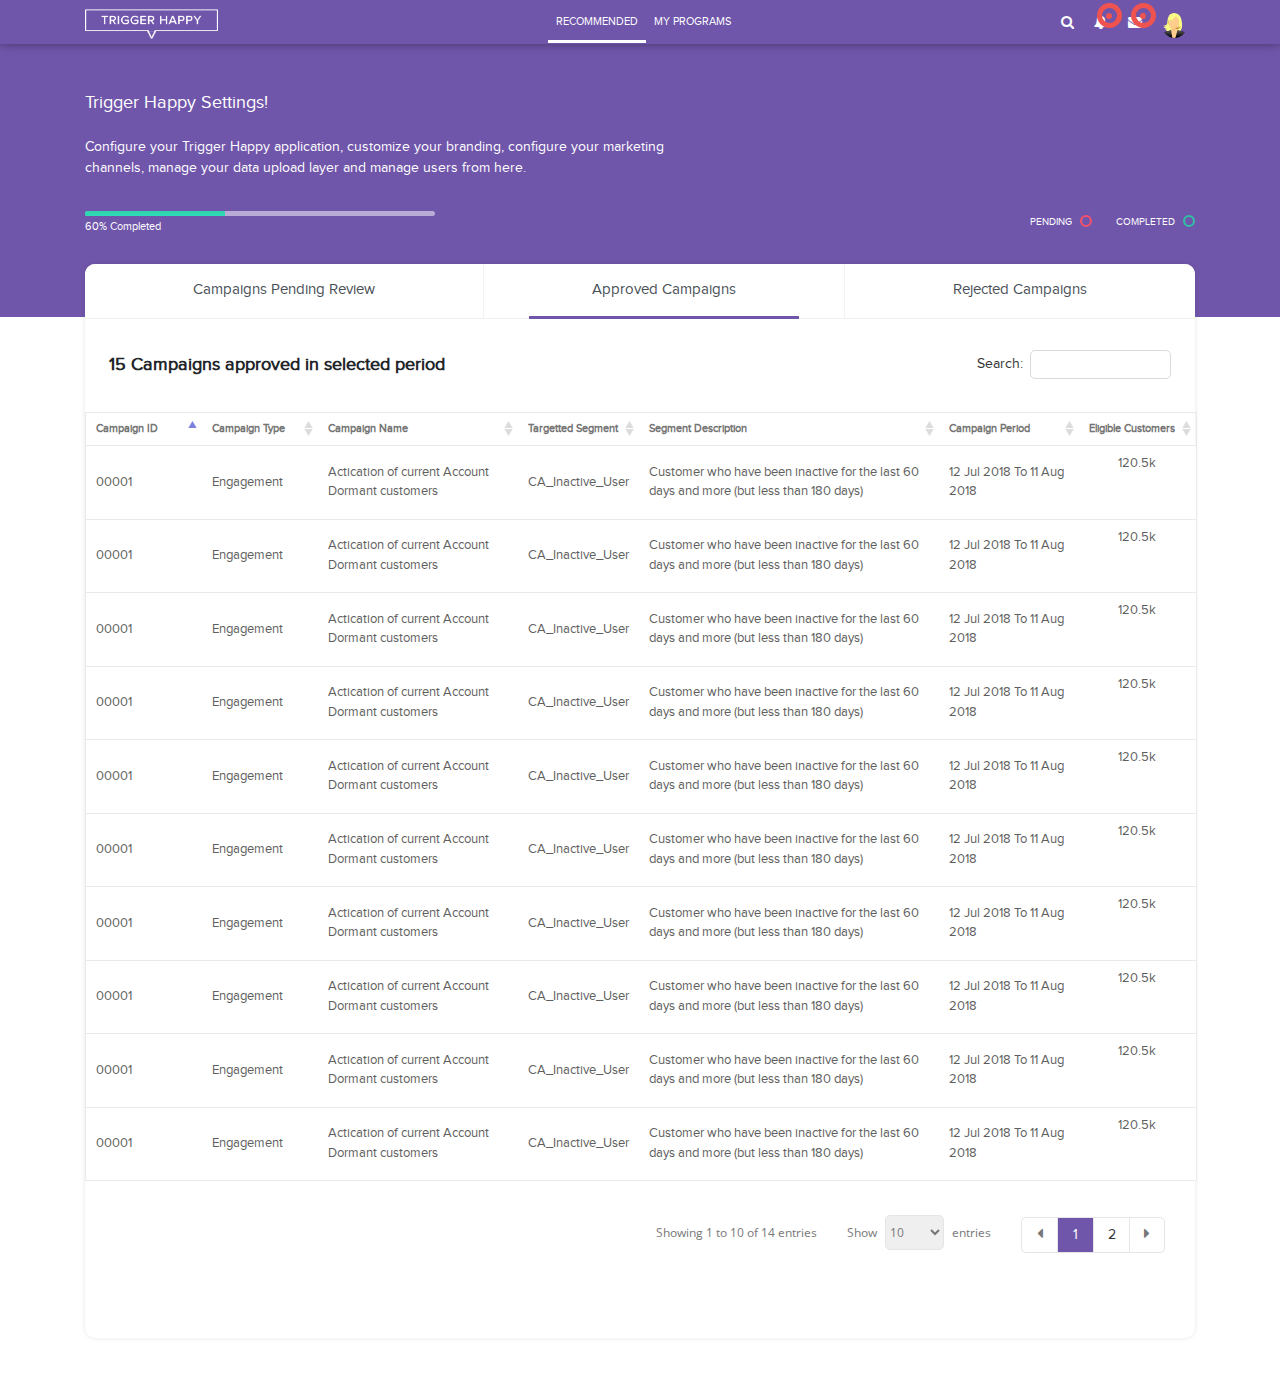
==== commit ccc4e8f5: "Thappy design works" ====
--- a/approved-campaign.html
+++ b/approved-campaign.html
@@ -2,145 +2,144 @@
 <html lang="en">
 
 <head>
-  <meta charset="utf-8">
-  <meta name="viewport" content="width=device-width, initial-scale=1, shrink-to-fit=no">
-  <meta http-equiv="x-ua-compatible" content="ie=edge">
-  <title>Happy Trigger</title>
-  <!-- Font Awesome -->
-  <link rel="stylesheet" href="https://maxcdn.bootstrapcdn.com/font-awesome/4.7.0/css/font-awesome.min.css">
-  <!-- Bootstrap core CSS -->
-  <link href="css/bootstrap.min.css" rel="stylesheet">
-  <!-- Material Design Bootstrap -->
-  <link href="css/mdb.min.css" rel="stylesheet">
-  <!-- Your custom styles (optional) -->
-  <link rel="stylesheet" href="styles.css" />
-  <link href="css/skins/flat/purple.css" rel="stylesheet">
-  <link href="css/jquery.dataTables.min.css" rel="stylesheet" />
-  <link href="css/picker/classic.css" rel="stylesheet" />
-  <link href="css/picker/classic.date.css" rel="stylesheet" />
+    <meta charset="utf-8">
+    <meta name="viewport" content="width=device-width, initial-scale=1, shrink-to-fit=no">
+    <meta http-equiv="x-ua-compatible" content="ie=edge">
+    <title>Happy Trigger</title>
+    <!-- Font Awesome -->
+    <link rel="stylesheet" href="https://maxcdn.bootstrapcdn.com/font-awesome/4.7.0/css/font-awesome.min.css">
+    <!-- Bootstrap core CSS -->
+    <link href="css/bootstrap.min.css" rel="stylesheet">
+    <!-- Material Design Bootstrap -->
+    <link href="css/mdb.min.css" rel="stylesheet">
+    <!-- Your custom styles (optional) -->
+    <link rel="stylesheet" href="styles.css" />
+    <link href="css/skins/flat/purple.css" rel="stylesheet">
+    <link href="css/jquery.dataTables.min.css" rel="stylesheet" />
+    <link href="css/picker/classic.css" rel="stylesheet" />
+    <link href="css/picker/classic.date.css" rel="stylesheet" />
 </head>
 
 <body>
-	<nav class="navbar navbar-expand-lg navbar-dark">
-		<div class="container">
-			<button class="navbar-toggler" type="button" data-toggle="collapse" data-target="#navbarTogglerDemo03" aria-controls="navbarTogglerDemo03"
-			 aria-expanded="false" aria-label="Toggle navigation">
-				<span class="navbar-toggler-icon"></span>
-			</button>
-			<a class="navbar-brand" href="#">
-				<img src="img/happytrigger/logo.png" class="mh-25" alt="" title="" />
-			</a>
-			<div class="collapse navbar-collapse" id="navbarTogglerDemo03">
-				<ul class="navbar-nav mr-auto mt-2 mt-lg-0">
-					<li class="nav-item active">
-						<a class="nav-link" href="#">RECOMMENDED</a>
-					</li>
-					<li class="nav-item">
-						<a class="nav-link" href="#">MY PROGRAMS</a>
-					</li>
-				</ul>
-				<ul class="header-cta my-2 my-lg-0 dropdown show">
-					 <li class="ml-2 mr-2 pt-2 hidden-sm-down search-box"> <a class="hidden-sm-down text-muted color-white" href="javascript:void(0)"><i class="fa fa-search"></i></a>
-                            <form class="app-search">
-                                <input type="text" class="form-control" placeholder="Search here"> <a class="srh-btn"><i class="fa fa-close"></i></a> </form>
-                        </li>
-					
-					<li class="ml-2 mr-2 pt-2 dropdown">
-                            <a class="dropdown-toggle color-white text-muted text-muted  " href="#" data-toggle="dropdown" aria-haspopup="true" aria-expanded="false"> <i class="fa fa-bell"></i>
-								<div class="notify"> <span class="heartbit"></span> <span class="point"></span> </div>
-							</a>
-                            <div class="dropdown-menu dropdown-menu-right mailbox animated zoomIn">
-                                <ul class="default-ul">
-                                    <li>
-                                        <div class="drop-title">Notifications</div>
-                                    </li>
-                                    <li>
-                                        <div class="message-center">
-                                            <!-- Message -->
-                                            <a href="#">
-                                                <div class="btn btn-danger btn-circle m-r-10"><i class="fa fa-link"></i></div>
-                                                <div class="mail-contnet">
-                                                    <h5>This is title</h5> <span class="mail-desc">Just see the my new admin!</span> <span class="time">9:30 AM</span>
-                                                </div>
-                                            </a>
-                                            <!-- Message -->
-                                            <a href="#">
-                                                <div class="btn btn-success btn-circle m-r-10"><i class="ti-calendar"></i></div>
-                                                <div class="mail-contnet">
-                                                    <h5>This is another title</h5> <span class="mail-desc">Just a reminder that you have event</span> <span class="time">9:10 AM</span>
-                                                </div>
-                                            </a>
-                                            <!-- Message -->
-                                            <a href="#">
-                                                <div class="btn btn-info btn-circle m-r-10"><i class="ti-settings"></i></div>
-                                                <div class="mail-contnet">
-                                                    <h5>This is title</h5> <span class="mail-desc">You can customize this template as you want</span> <span class="time">9:08 AM</span>
-                                                </div>
-                                            </a>
-                                            <!-- Message -->
-                                            <a href="#">
-                                                <div class="btn btn-primary btn-circle m-r-10"><i class="ti-user"></i></div>
-                                                <div class="mail-contnet">
-                                                    <h5>This is another title</h5> <span class="mail-desc">Just see the my admin!</span> <span class="time">9:02 AM</span>
-                                                </div>
-                                            </a>
-                                        </div>
-                                    </li>
-                                    <li>
-                                        <a class="nav-link text-center" href="javascript:void(0);"> <strong>Check all notifications</strong> <i class="fa fa-angle-right"></i> </a>
-                                    </li>
-                                </ul>
-                            </div>
-							
-					</li>
-					<li class="ml-2 mr-2 pt-2 dropdown">
-                            <a class="dropdown-toggle text-muted color-white" href="#" id="2" data-toggle="dropdown" aria-haspopup="true" aria-expanded="false"> <i class="fa fa-envelope"></i>
-								<div class="notify"> <span class="heartbit"></span> <span class="point"></span> </div>
-							</a>
-                            <div class="dropdown-menu dropdown-menu-right mailbox animated zoomIn" aria-labelledby="2">
-                                <ul class="default-ul">
-                                    <li>
-                                        <div class="drop-title">You have 4 new messages</div>
-                                    </li>
-                                    <li>
-                                        <div class="message-center">
-                                            <!-- Message -->
-                                            <a href="#">
-                                                <div class="user-img"> <img src="img/happytrigger/users/5.jpg" alt="user" class="img-circle"> <span class="profile-status online pull-right"></span> </div>
-                                                <div class="mail-contnet">
-                                                    <h5>Michael Qin</h5> <span class="mail-desc">Just see the my admin!</span> <span class="time">9:30 AM</span>
-                                                </div>
-                                            </a>
-                                            <!-- Message -->
-                                            <a href="#">
-                                                <div class="user-img"> <img src="img/happytrigger/users/2.jpg" alt="user" class="img-circle"> <span class="profile-status busy pull-right"></span> </div>
-                                                <div class="mail-contnet">
-                                                    <h5>John Doe</h5> <span class="mail-desc">I've sung a song! See you at</span> <span class="time">9:10 AM</span>
-                                                </div>
-                                            </a>
-                                            <!-- Message -->
-                                            <a href="#">
-                                                <div class="user-img"> <img src="img/happytrigger/users/3.jpg" alt="user" class="img-circle"> <span class="profile-status away pull-right"></span> </div>
-                                                <div class="mail-contnet">
-                                                    <h5>Mr. John</h5> <span class="mail-desc">I am a singer!</span> <span class="time">9:08 AM</span>
-                                                </div>
-                                            </a>
-                                            <!-- Message -->
-                                            <a href="#">
-                                                <div class="user-img"> <img src="img/happytrigger/users/4.jpg" alt="user" class="img-circle"> <span class="profile-status offline pull-right"></span> </div>
-                                                <div class="mail-contnet">
-                                                    <h5>Michael Qin</h5> <span class="mail-desc">Just see the my admin!</span> <span class="time">9:02 AM</span>
-                                                </div>
-                                            </a>
-                                        </div>
-                                    </li>
-                                    <li>
-                                        <a class="nav-link text-center" href="javascript:void(0);"> <strong>See all e-Mails</strong> <i class="fa fa-angle-right"></i> </a>
-                                    </li>
-                                </ul>
-                            </div>
-                        </li>
-					<!-- <li class="ml-2 mr-2 pt-2 dropdown show"><a href="#" data-toggle="dropdown" aria-haspopup="true" aria-expanded="false" class="color-white"><i class="fa fa-bell"></i></a>
+    <nav class="navbar navbar-expand-lg navbar-dark">
+        <div class="container">
+            <button class="navbar-toggler" type="button" data-toggle="collapse" data-target="#navbarTogglerDemo03" aria-controls="navbarTogglerDemo03" aria-expanded="false" aria-label="Toggle navigation">
+                <span class="navbar-toggler-icon"></span>
+            </button>
+            <a class="navbar-brand" href="#">
+                <img src="img/happytrigger/logo.png" class="mh-25" alt="" title="" />
+            </a>
+            <div class="collapse navbar-collapse" id="navbarTogglerDemo03">
+                <ul class="navbar-nav mr-auto mt-2 mt-lg-0">
+                    <li class="nav-item active">
+                        <a class="nav-link" href="#">RECOMMENDED</a>
+                    </li>
+                    <li class="nav-item">
+                        <a class="nav-link" href="#">MY PROGRAMS</a>
+                    </li>
+                </ul>
+                <ul class="header-cta my-2 my-lg-0 dropdown show">
+                    <li class="ml-2 mr-2 pt-2 hidden-sm-down search-box"> <a class="hidden-sm-down text-muted color-white" href="javascript:void(0)"><i class="fa fa-search"></i></a>
+                        <form class="app-search">
+                            <input type="text" class="form-control" placeholder="Search here"> <a class="srh-btn"><i class="fa fa-close"></i></a> </form>
+                    </li>
+
+                    <li class="ml-2 mr-2 pt-2 dropdown">
+                        <a class="dropdown-toggle color-white text-muted text-muted  " href="#" data-toggle="dropdown" aria-haspopup="true" aria-expanded="false"> <i class="fa fa-bell"></i>
+                            <div class="notify"> <span class="heartbit"></span> <span class="point"></span> </div>
+                        </a>
+                        <div class="dropdown-menu dropdown-menu-right mailbox animated zoomIn">
+                            <ul class="default-ul">
+                                <li>
+                                    <div class="drop-title">Notifications</div>
+                                </li>
+                                <li>
+                                    <div class="message-center">
+                                        <!-- Message -->
+                                        <a href="#">
+                                            <div class="btn btn-danger btn-circle m-r-10"><i class="fa fa-link"></i></div>
+                                            <div class="mail-contnet">
+                                                <h5>This is title</h5> <span class="mail-desc">Just see the my new admin!</span> <span class="time">9:30 AM</span>
+                                            </div>
+                                        </a>
+                                        <!-- Message -->
+                                        <a href="#">
+                                            <div class="btn btn-success btn-circle m-r-10"><i class="ti-calendar"></i></div>
+                                            <div class="mail-contnet">
+                                                <h5>This is another title</h5> <span class="mail-desc">Just a reminder that you have event</span> <span class="time">9:10 AM</span>
+                                            </div>
+                                        </a>
+                                        <!-- Message -->
+                                        <a href="#">
+                                            <div class="btn btn-info btn-circle m-r-10"><i class="ti-settings"></i></div>
+                                            <div class="mail-contnet">
+                                                <h5>This is title</h5> <span class="mail-desc">You can customize this template as you want</span> <span class="time">9:08 AM</span>
+                                            </div>
+                                        </a>
+                                        <!-- Message -->
+                                        <a href="#">
+                                            <div class="btn btn-primary btn-circle m-r-10"><i class="ti-user"></i></div>
+                                            <div class="mail-contnet">
+                                                <h5>This is another title</h5> <span class="mail-desc">Just see the my admin!</span> <span class="time">9:02 AM</span>
+                                            </div>
+                                        </a>
+                                    </div>
+                                </li>
+                                <li>
+                                    <a class="nav-link text-center" href="javascript:void(0);"> <strong>Check all notifications</strong> <i class="fa fa-angle-right"></i> </a>
+                                </li>
+                            </ul>
+                        </div>
+
+                    </li>
+                    <li class="ml-2 mr-2 pt-2 dropdown">
+                        <a class="dropdown-toggle text-muted color-white" href="#" id="2" data-toggle="dropdown" aria-haspopup="true" aria-expanded="false"> <i class="fa fa-envelope"></i>
+                            <div class="notify"> <span class="heartbit"></span> <span class="point"></span> </div>
+                        </a>
+                        <div class="dropdown-menu dropdown-menu-right mailbox animated zoomIn" aria-labelledby="2">
+                            <ul class="default-ul">
+                                <li>
+                                    <div class="drop-title">You have 4 new messages</div>
+                                </li>
+                                <li>
+                                    <div class="message-center">
+                                        <!-- Message -->
+                                        <a href="#">
+                                            <div class="user-img"> <img src="img/happytrigger/users/5.jpg" alt="user" class="img-circle"> <span class="profile-status online pull-right"></span> </div>
+                                            <div class="mail-contnet">
+                                                <h5>Michael Qin</h5> <span class="mail-desc">Just see the my admin!</span> <span class="time">9:30 AM</span>
+                                            </div>
+                                        </a>
+                                        <!-- Message -->
+                                        <a href="#">
+                                            <div class="user-img"> <img src="img/happytrigger/users/2.jpg" alt="user" class="img-circle"> <span class="profile-status busy pull-right"></span> </div>
+                                            <div class="mail-contnet">
+                                                <h5>John Doe</h5> <span class="mail-desc">I've sung a song! See you at</span> <span class="time">9:10 AM</span>
+                                            </div>
+                                        </a>
+                                        <!-- Message -->
+                                        <a href="#">
+                                            <div class="user-img"> <img src="img/happytrigger/users/3.jpg" alt="user" class="img-circle"> <span class="profile-status away pull-right"></span> </div>
+                                            <div class="mail-contnet">
+                                                <h5>Mr. John</h5> <span class="mail-desc">I am a singer!</span> <span class="time">9:08 AM</span>
+                                            </div>
+                                        </a>
+                                        <!-- Message -->
+                                        <a href="#">
+                                            <div class="user-img"> <img src="img/happytrigger/users/4.jpg" alt="user" class="img-circle"> <span class="profile-status offline pull-right"></span> </div>
+                                            <div class="mail-contnet">
+                                                <h5>Michael Qin</h5> <span class="mail-desc">Just see the my admin!</span> <span class="time">9:02 AM</span>
+                                            </div>
+                                        </a>
+                                    </div>
+                                </li>
+                                <li>
+                                    <a class="nav-link text-center" href="javascript:void(0);"> <strong>See all e-Mails</strong> <i class="fa fa-angle-right"></i> </a>
+                                </li>
+                            </ul>
+                        </div>
+                    </li>
+                    <!-- <li class="ml-2 mr-2 pt-2 dropdown show"><a href="#" data-toggle="dropdown" aria-haspopup="true" aria-expanded="false" class="color-white"><i class="fa fa-bell"></i></a>
 						<div class="dropdown-menu" aria-labelledby="dropdownMenuLink">
 							<a class="dropdown-item" href="#">Action</a>
 							<a class="dropdown-item" href="#">Another action</a>
@@ -154,17 +153,16 @@
 							<a class="dropdown-item" href="#">Something else here</a>
 						</div>
 					</li> -->
-				
-					<li class="ml-2 mr-2 pt-1 mb-pull-right "><img class="img-responsive rounded-circle" width="25" height="25" src="img/happytrigger/user-icon.png"
-						 alt="" title="" /></li>
-				</ul>
-			</div>
-		</div>
-	</nav>
-
-	<section class="header-bottom py-5">
-		<div class="container">
-			<div class="row">
+
+                    <li class="ml-2 mr-2 pt-1 mb-pull-right "><img class="img-responsive rounded-circle" width="25" height="25" src="img/happytrigger/user-icon.png" alt="" title="" /></li>
+                </ul>
+            </div>
+        </div>
+    </nav>
+
+    <section class="header-bottom py-5">
+        <div class="container">
+            <div class="row">
                 <div class="col-sm-12">
                     <h4 class="color-white pb-3">Trigger Happy Settings!</h4>
                     <p class="color-white">Configure your Trigger Happy application, customize your branding, configure your marketing
@@ -185,770 +183,765 @@
                     </ul>
                 </div>
             </div>
-		</div>
-	</section>
-	<section class="settings-area">
-		<div class="container">
-			<div class="settings-area">
-				<ul class="nav nav-pills nav-fill mb-tabs">
-					<li class="nav-item">
-						<a class="nav-link" data-toggle="tab" href="#tab1">Campaigns Pending Review</a>
-					</li>
-					<li class="nav-item">
-						<a class="nav-link active" data-toggle="tab" href="#tab2">Approved Campaigns</a>
-					</li>
-					<li class="nav-item">
-						<a class="nav-link" data-toggle="tab" href="#tab3">Rejected Under Review</a>
-					</li>
-				</ul>
-				<!-- Tab panes -->
-				<div class="tab-content mb-form-fields pt-5 datatable-design px-4 pb-2 tblTop-40">
-					<div class="tab-pane container" id="tab1">
-					<h2 class="heading-color">Campaigns pending review</h2>
-						<table id="dtPendingReview" class="table table-striped table-bordered" cellspacing="0" width="100%">
-  <thead>
-    <tr>
-      <th class="th-sm">Campaign ID
-        <i class="fa fa-sort float-right" aria-hidden="true"></i>
-      </th>
-      <th class="th-sm">Campaign Type
-        <i class="fa fa-sort float-right" aria-hidden="true"></i>
-      </th>
-      <th class="th-sm">Campaign Name
-        <i class="fa fa-sort float-right" aria-hidden="true"></i>
-      </th>
-      <th class="th-sm">Targetted Segment
-        <i class="fa fa-sort float-right" aria-hidden="true"></i>
-      </th>
-      <th class="th-sm">Segment Description
-        <i class="fa fa-sort float-right" aria-hidden="true"></i>
-      </th>
-      <th class="th-sm">Campaign Period
-        <i class="fa fa-sort float-right" aria-hidden="true"></i>
-      </th>
-      <th class="th-sm">Eligible Customers
-        <i class="fa fa-sort float-right" aria-hidden="true"></i>
-      </th>
-    </tr>
-  </thead>
-  <tbody>
-    <tr>
-      <td>00001</td>
-      <td>Engagement</td>
-      <td>Actication of current Account Dormant customers</td>
-      <td>CA_Inactive_User</td>
-      <td>Customer who have been inactive for the last 60 days and more (but less than 180 days)</td>
-      <td>12 Jul 2018 To 11 Aug 2018 </td>
-      <td>120.5k <button class="btn btn-success text-uppercase btn-curve mb-4 btn-sm waves-effect waves-light fs-8">Drill Down</button></td>
-    </tr>
-    <tr>
-      <td>00001</td>
-      <td>Engagement</td>
-      <td>Actication of current Account Dormant customers</td>
-      <td>CA_Inactive_User</td>
-      <td>Customer who have been inactive for the last 60 days and more (but less than 180 days)</td>
-      <td>12 Jul 2018 To 11 Aug 2018 </td>
-      <td>120.5k <button class="btn btn-success text-uppercase btn-curve mb-4 btn-sm waves-effect waves-light fs-8">Drill Down</button></td>
-    </tr>
-    <tr>
-      <td>00001</td>
-      <td>Engagement</td>
-      <td>Actication of current Account Dormant customers</td>
-      <td>CA_Inactive_User</td>
-      <td>Customer who have been inactive for the last 60 days and more (but less than 180 days)</td>
-      <td>12 Jul 2018 To 11 Aug 2018 </td>
-      <td>120.5k <button class="btn btn-success text-uppercase btn-curve mb-4 btn-sm waves-effect waves-light fs-8">Drill Down</button></td>
-    </tr>
-    <tr>
-      <td>00001</td>
-      <td>Engagement</td>
-      <td>Actication of current Account Dormant customers</td>
-      <td>CA_Inactive_User</td>
-      <td>Customer who have been inactive for the last 60 days and more (but less than 180 days)</td>
-      <td>12 Jul 2018 To 11 Aug 2018 </td>
-      <td>120.5k</td>
-    </tr>
-    <tr>
-      <td>00001</td>
-      <td>Engagement</td>
-      <td>Actication of current Account Dormant customers</td>
-      <td>CA_Inactive_User</td>
-      <td>Customer who have been inactive for the last 60 days and more (but less than 180 days)</td>
-      <td>12 Jul 2018 To 11 Aug 2018 </td>
-      <td>120.5k</td>
-    </tr>
-    <tr>
-      <td>00001</td>
-      <td>Engagement</td>
-      <td>Actication of current Account Dormant customers</td>
-      <td>CA_Inactive_User</td>
-      <td>Customer who have been inactive for the last 60 days and more (but less than 180 days)</td>
-      <td>12 Jul 2018 To 11 Aug 2018 </td>
-      <td>120.5k</td>
-    </tr>
-    <tr>
-      <td>00001</td>
-      <td>Engagement</td>
-      <td>Actication of current Account Dormant customers</td>
-      <td>CA_Inactive_User</td>
-      <td>Customer who have been inactive for the last 60 days and more (but less than 180 days)</td>
-      <td>12 Jul 2018 To 11 Aug 2018 </td>
-      <td>120.5k</td>
-    </tr>
-    <tr>
-      <td>00001</td>
-      <td>Engagement</td>
-      <td>Actication of current Account Dormant customers</td>
-      <td>CA_Inactive_User</td>
-      <td>Customer who have been inactive for the last 60 days and more (but less than 180 days)</td>
-      <td>12 Jul 2018 To 11 Aug 2018 </td>
-      <td>120.5k</td>
-    </tr>
+        </div>
+    </section>
+    <section class="settings-area">
+        <div class="container">
+            <div class="settings-area">
+                <ul class="nav nav-pills nav-fill mb-tabs">
+                    <li class="nav-item">
+                        <a class="nav-link" data-toggle="tab" href="#tab1">Campaigns Pending Review</a>
+                    </li>
+                    <li class="nav-item">
+                        <a class="nav-link active" data-toggle="tab" href="#tab2">Approved Campaigns</a>
+                    </li>
+                    <li class="nav-item">
+                        <a class="nav-link" data-toggle="tab" href="#tab3">Rejected Campaigns</a>
+                    </li>
+                </ul>
+                <!-- Tab panes -->
+                <div class="tab-content mb-form-fields pt-4 mt-2 datatable-design px-0 pb-2 tblTop-40">
+                    <div class="tab-pane container px-0" id="tab1">
+                        <!-- <h2 class="heading-color px-4">Campaigns pending review</h2> -->
+                        <label class="fs-18 fw-600 px-4 mb-0">Campaigns pending review</label>
+                        <div class="table-responsive-mobile">
+                        <table id="dtPendingReview" class="table txtarea-fw-normal" cellspacing="0" width="100%">
+                            <thead>
+                                <tr>
+                                    <th class="th-sm">Campaign ID
+                                        <i class="fa fa-sort float-right" aria-hidden="true"></i>
+                                    </th>
+                                    <th class="th-sm">Campaign Type
+                                        <i class="fa fa-sort float-right" aria-hidden="true"></i>
+                                    </th>
+                                    <th class="th-sm">Campaign Name
+                                        <i class="fa fa-sort float-right" aria-hidden="true"></i>
+                                    </th>
+                                    <th class="th-sm">Targetted Segment
+                                        <i class="fa fa-sort float-right" aria-hidden="true"></i>
+                                    </th>
+                                    <th class="th-sm">Segment Description
+                                        <i class="fa fa-sort float-right" aria-hidden="true"></i>
+                                    </th>
+                                    <th class="th-sm">Campaign Period
+                                        <i class="fa fa-sort float-right" aria-hidden="true"></i>
+                                    </th>
+                                    <th class="th-sm">Eligible Customers
+                                        <i class="fa fa-sort float-right" aria-hidden="true"></i>
+                                    </th>
+                                </tr>
+                            </thead>
+                            <tbody>
+                                <tr>
+                                    <td>00001</td>
+                                    <td>Engagement</td>
+                                    <td>Actication of current Account Dormant customers</td>
+                                    <td>CA_Inactive_User</td>
+                                    <td>Customer who have been inactive for the last 60 days and more (but less than 180 days)</td>
+                                    <td>12 Jul 2018 To 11 Aug 2018 </td>
+                                    <td>120.5k
+                                    </td>
+                                </tr>
+                                <tr>
+                                    <td>00001</td>
+                                    <td>Engagement</td>
+                                    <td>Actication of current Account Dormant customers</td>
+                                    <td>CA_Inactive_User</td>
+                                    <td>Customer who have been inactive for the last 60 days and more (but less than 180 days)</td>
+                                    <td>12 Jul 2018 To 11 Aug 2018 </td>
+                                    <td>120.5k
+                                       
+                                    </td>
+                                </tr>
+                                <tr>
+                                    <td>00001</td>
+                                    <td>Engagement</td>
+                                    <td>Actication of current Account Dormant customers</td>
+                                    <td>CA_Inactive_User</td>
+                                    <td>Customer who have been inactive for the last 60 days and more (but less than 180 days)</td>
+                                    <td>12 Jul 2018 To 11 Aug 2018 </td>
+                                    <td>120.5k
+                                        
+                                    </td>
+                                </tr>
+                                <tr>
+                                    <td>00001</td>
+                                    <td>Engagement</td>
+                                    <td>Actication of current Account Dormant customers</td>
+                                    <td>CA_Inactive_User</td>
+                                    <td>Customer who have been inactive for the last 60 days and more (but less than 180 days)</td>
+                                    <td>12 Jul 2018 To 11 Aug 2018 </td>
+                                    <td>120.5k</td>
+                                </tr>
+                                <tr>
+                                    <td>00001</td>
+                                    <td>Engagement</td>
+                                    <td>Actication of current Account Dormant customers</td>
+                                    <td>CA_Inactive_User</td>
+                                    <td>Customer who have been inactive for the last 60 days and more (but less than 180 days)</td>
+                                    <td>12 Jul 2018 To 11 Aug 2018 </td>
+                                    <td>120.5k</td>
+                                </tr>
+                                <tr>
+                                    <td>00001</td>
+                                    <td>Engagement</td>
+                                    <td>Actication of current Account Dormant customers</td>
+                                    <td>CA_Inactive_User</td>
+                                    <td>Customer who have been inactive for the last 60 days and more (but less than 180 days)</td>
+                                    <td>12 Jul 2018 To 11 Aug 2018 </td>
+                                    <td>120.5k</td>
+                                </tr>
+                                <tr>
+                                    <td>00001</td>
+                                    <td>Engagement</td>
+                                    <td>Actication of current Account Dormant customers</td>
+                                    <td>CA_Inactive_User</td>
+                                    <td>Customer who have been inactive for the last 60 days and more (but less than 180 days)</td>
+                                    <td>12 Jul 2018 To 11 Aug 2018 </td>
+                                    <td>120.5k</td>
+                                </tr>
+                                <tr>
+                                    <td>00001</td>
+                                    <td>Engagement</td>
+                                    <td>Actication of current Account Dormant customers</td>
+                                    <td>CA_Inactive_User</td>
+                                    <td>Customer who have been inactive for the last 60 days and more (but less than 180 days)</td>
+                                    <td>12 Jul 2018 To 11 Aug 2018 </td>
+                                    <td>120.5k</td>
+                                </tr>
+
+                                <tr>
+                                    <td>00001</td>
+                                    <td>Engagement</td>
+                                    <td>Actication of current Account Dormant customers</td>
+                                    <td>CA_Inactive_User</td>
+                                    <td>Customer who have been inactive for the last 60 days and more (but less than 180 days)</td>
+                                    <td>12 Jul 2018 To 11 Aug 2018 </td>
+                                    <td>120.5k</td>
+                                </tr>
+                                <tr>
+                                    <td>00001</td>
+                                    <td>Engagement</td>
+                                    <td>Actication of current Account Dormant customers</td>
+                                    <td>CA_Inactive_User</td>
+                                    <td>Customer who have been inactive for the last 60 days and more (but less than 180 days)</td>
+                                    <td>12 Jul 2018 To 11 Aug 2018 </td>
+                                    <td>120.5k</td>
+                                </tr>
+                                <tr>
+                                    <td>00001</td>
+                                    <td>Engagement</td>
+                                    <td>Actication of current Account Dormant customers</td>
+                                    <td>CA_Inactive_User</td>
+                                    <td>Customer who have been inactive for the last 60 days and more (but less than 180 days)</td>
+                                    <td>12 Jul 2018 To 11 Aug 2018 </td>
+                                    <td>120.5k</td>
+                                </tr>
+                                <tr>
+                                    <td>00001</td>
+                                    <td>Engagement</td>
+                                    <td>Actication of current Account Dormant customers</td>
+                                    <td>CA_Inactive_User</td>
+                                    <td>Customer who have been inactive for the last 60 days and more (but less than 180 days)</td>
+                                    <td>12 Jul 2018 To 11 Aug 2018 </td>
+                                    <td>120.5k</td>
+                                </tr>
+                                <tr>
+                                    <td>00001</td>
+                                    <td>Engagement</td>
+                                    <td>Actication of current Account Dormant customers</td>
+                                    <td>CA_Inactive_User</td>
+                                    <td>Customer who have been inactive for the last 60 days and more (but less than 180 days)</td>
+                                    <td>12 Jul 2018 To 11 Aug 2018 </td>
+                                    <td>120.5k</td>
+                                </tr>
+                                <tr>
+                                    <td>00001</td>
+                                    <td>Engagement</td>
+                                    <td>Actication of current Account Dormant customers</td>
+                                    <td>CA_Inactive_User</td>
+                                    <td>Customer who have been inactive for the last 60 days and more (but less than 180 days)</td>
+                                    <td>12 Jul 2018 To 11 Aug 2018 </td>
+                                    <td>120.5k</td>
+                                </tr>
+                            </tbody>
+                        </table>
+                        </div>
+                    </div>
+                    <div class="tab-pane active container px-0" id="tab2">
+                        <!-- <h2 class="heading-color px-4">15 Campaigns approved in selected period</h2> -->
+                        <label class="fs-18 fw-600 px-4 mb-0">15 Campaigns approved in selected period</label>
+                        <div class="table-responsive-mobile">
+                        <table id="dtapprovedCampaigns" class="table" cellspacing="0" width="100%">
+                            <thead>
+                                <tr>
+                                    <th class="th-sm">Campaign ID
+                                        <i class="fa fa-sort float-right" aria-hidden="true"></i>
+                                    </th>
+                                    <th class="th-sm">Campaign Type
+                                        <i class="fa fa-sort float-right" aria-hidden="true"></i>
+                                    </th>
+                                    <th class="th-sm">Campaign Name
+                                        <i class="fa fa-sort float-right" aria-hidden="true"></i>
+                                    </th>
+                                    <th class="th-sm">Targetted Segment
+                                        <i class="fa fa-sort float-right" aria-hidden="true"></i>
+                                    </th>
+                                    <th class="th-sm">Segment Description
+                                        <i class="fa fa-sort float-right" aria-hidden="true"></i>
+                                    </th>
+                                    <th class="th-sm">Campaign Period
+                                        <i class="fa fa-sort float-right" aria-hidden="true"></i>
+                                    </th>
+                                    <th class="th-sm">Eligible Customers
+                                        <i class="fa fa-sort float-right" aria-hidden="true"></i>
+                                    </th>
+                                </tr>
+                            </thead>
+                            <tbody>
+                                <tr>
+                                    <td>00001</td>
+                                    <td>Engagement</td>
+                                    <td>Actication of current Account Dormant customers</td>
+                                    <td>CA_Inactive_User</td>
+                                    <td>Customer who have been inactive for the last 60 days and more (but less than 180 days)</td>
+                                    <td>12 Jul 2018 To 11 Aug 2018 </td>
+                                    <td>120.5k
+                                        <button class="btn btn-success text-uppercase btn-curve mb-4 btn-sm waves-effect waves-light fs-8">View Report</button>
+                                    </td>
+                                </tr>
+                                <tr>
+                                    <td>00001</td>
+                                    <td>Engagement</td>
+                                    <td>Actication of current Account Dormant customers</td>
+                                    <td>CA_Inactive_User</td>
+                                    <td>Customer who have been inactive for the last 60 days and more (but less than 180 days)</td>
+                                    <td>12 Jul 2018 To 11 Aug 2018 </td>
+                                    <td>120.5k
+                                        <button class="btn btn-success text-uppercase btn-curve mb-4 btn-sm waves-effect waves-light fs-8">View Report</button>
+                                    </td>
+                                </tr>
+                                <tr>
+                                    <td>00001</td>
+                                    <td>Engagement</td>
+                                    <td>Actication of current Account Dormant customers</td>
+                                    <td>CA_Inactive_User</td>
+                                    <td>Customer who have been inactive for the last 60 days and more (but less than 180 days)</td>
+                                    <td>12 Jul 2018 To 11 Aug 2018 </td>
+                                    <td>120.5k
+                                        <button class="btn btn-success text-uppercase btn-curve mb-4 btn-sm waves-effect waves-light fs-8">View Report</button>
+                                    </td>
+                                </tr>
+                                <tr>
+                                    <td>00001</td>
+                                    <td>Engagement</td>
+                                    <td>Actication of current Account Dormant customers</td>
+                                    <td>CA_Inactive_User</td>
+                                    <td>Customer who have been inactive for the last 60 days and more (but less than 180 days)</td>
+                                    <td>12 Jul 2018 To 11 Aug 2018 </td>
+                                    <td>120.5k</td>
+                                </tr>
+                                <tr>
+                                    <td>00001</td>
+                                    <td>Engagement</td>
+                                    <td>Actication of current Account Dormant customers</td>
+                                    <td>CA_Inactive_User</td>
+                                    <td>Customer who have been inactive for the last 60 days and more (but less than 180 days)</td>
+                                    <td>12 Jul 2018 To 11 Aug 2018 </td>
+                                    <td>120.5k</td>
+                                </tr>
+                                <tr>
+                                    <td>00001</td>
+                                    <td>Engagement</td>
+                                    <td>Actication of current Account Dormant customers</td>
+                                    <td>CA_Inactive_User</td>
+                                    <td>Customer who have been inactive for the last 60 days and more (but less than 180 days)</td>
+                                    <td>12 Jul 2018 To 11 Aug 2018 </td>
+                                    <td>120.5k</td>
+                                </tr>
+                                <tr>
+                                    <td>00001</td>
+                                    <td>Engagement</td>
+                                    <td>Actication of current Account Dormant customers</td>
+                                    <td>CA_Inactive_User</td>
+                                    <td>Customer who have been inactive for the last 60 days and more (but less than 180 days)</td>
+                                    <td>12 Jul 2018 To 11 Aug 2018 </td>
+                                    <td>120.5k</td>
+                                </tr>
+                                <tr>
+                                    <td>00001</td>
+                                    <td>Engagement</td>
+                                    <td>Actication of current Account Dormant customers</td>
+                                    <td>CA_Inactive_User</td>
+                                    <td>Customer who have been inactive for the last 60 days and more (but less than 180 days)</td>
+                                    <td>12 Jul 2018 To 11 Aug 2018 </td>
+                                    <td>120.5k</td>
+                                </tr>
+
+                                <tr>
+                                    <td>00001</td>
+                                    <td>Engagement</td>
+                                    <td>Actication of current Account Dormant customers</td>
+                                    <td>CA_Inactive_User</td>
+                                    <td>Customer who have been inactive for the last 60 days and more (but less than 180 days)</td>
+                                    <td>12 Jul 2018 To 11 Aug 2018 </td>
+                                    <td>120.5k</td>
+                                </tr>
+                                <tr>
+                                    <td>00001</td>
+                                    <td>Engagement</td>
+                                    <td>Actication of current Account Dormant customers</td>
+                                    <td>CA_Inactive_User</td>
+                                    <td>Customer who have been inactive for the last 60 days and more (but less than 180 days)</td>
+                                    <td>12 Jul 2018 To 11 Aug 2018 </td>
+                                    <td>120.5k</td>
+                                </tr>
+                                <tr>
+                                    <td>00001</td>
+                                    <td>Engagement</td>
+                                    <td>Actication of current Account Dormant customers</td>
+                                    <td>CA_Inactive_User</td>
+                                    <td>Customer who have been inactive for the last 60 days and more (but less than 180 days)</td>
+                                    <td>12 Jul 2018 To 11 Aug 2018 </td>
+                                    <td>120.5k</td>
+                                </tr>
+                                <tr>
+                                    <td>00001</td>
+                                    <td>Engagement</td>
+                                    <td>Actication of current Account Dormant customers</td>
+                                    <td>CA_Inactive_User</td>
+                                    <td>Customer who have been inactive for the last 60 days and more (but less than 180 days)</td>
+                                    <td>12 Jul 2018 To 11 Aug 2018 </td>
+                                    <td>120.5k</td>
+                                </tr>
+                                <tr>
+                                    <td>00001</td>
+                                    <td>Engagement</td>
+                                    <td>Actication of current Account Dormant customers</td>
+                                    <td>CA_Inactive_User</td>
+                                    <td>Customer who have been inactive for the last 60 days and more (but less than 180 days)</td>
+                                    <td>12 Jul 2018 To 11 Aug 2018 </td>
+                                    <td>120.5k</td>
+                                </tr>
+                                <tr>
+                                    <td>00001</td>
+                                    <td>Engagement</td>
+                                    <td>Actication of current Account Dormant customers</td>
+                                    <td>CA_Inactive_User</td>
+                                    <td>Customer who have been inactive for the last 60 days and more (but less than 180 days)</td>
+                                    <td>12 Jul 2018 To 11 Aug 2018 </td>
+                                    <td>120.5k</td>
+                                </tr>
+                            </tbody>
+                        </table>
+                        </div>
+                    </div>
+                    <div class="tab-pane container px-0" id="tab3">
+                        <!-- <h2 class="heading-color px-4">15 Campaigns rejected in selected period</h2> -->
+                        <label class="fs-18 fw-600 px-4 mb-0">15 Campaigns rejected in selected period</label>
+                        <div class="table-responsive-mobile">
+                        <table id="dtrejectedCampaigns" class="table rejectionTable" cellspacing="0" width="100%">
+                            <thead>
+                                <tr>
+                                    <th class="th-sm">Campaign ID
+                                        <i class="fa fa-sort float-right" aria-hidden="true"></i>
+                                    </th>
+                                    <th class="th-sm">Campaign Type
+                                        <i class="fa fa-sort float-right" aria-hidden="true"></i>
+                                    </th>
+                                    <th class="th-sm">Campaign Name
+                                        <i class="fa fa-sort float-right" aria-hidden="true"></i>
+                                    </th>
+                                    <th class="th-sm">Targetted Segment
+                                        <i class="fa fa-sort float-right" aria-hidden="true"></i>
+                                    </th>
+                                    <th class="th-sm">Segment Description
+                                        <i class="fa fa-sort float-right" aria-hidden="true"></i>
+                                    </th>
+                                    <th class="th-sm">Campaign Period
+                                        <i class="fa fa-sort float-right" aria-hidden="true"></i>
+                                    </th>
+                                    <th class="th-sm">Eligible Customers
+                                        <i class="fa fa-sort float-right" aria-hidden="true"></i>
+                                    </th>
+                                    <th class="th-sm">Rejection Comment
+                                        <i class="fa fa-sort float-right" aria-hidden="true"></i>
+                                    </th>
+                                </tr>
+                            </thead>
+                            <tbody>
+                                <tr>
+                                    <td>00001</td>
+                                    <td>Engagement</td>
+                                    <td>Actication of current Account Dormant customers</td>
+                                    <td>CA_Inactive_User</td>
+                                    <td>Customer who have been inactive for the last 60 days and more (but less than 180 days)</td>
+                                    <td>12 Jul 2018 To 11 Aug 2018 </td>
+                                    <td>120.5k
+                                       
+                                    </td>
+                                    <td>Lorem Ipsum has been the industrys. <button class="btn btn-success show-rejection-comment text-uppercase btn-curve mb-4 btn-sm waves-effect waves-light fs-8">MOre..</button></td>
+                                </tr>
+                                <tr>
+                                    <td>00001</td>
+                                    <td>Engagement</td>
+                                    <td>Actication of current Account Dormant customers</td>
+                                    <td>CA_Inactive_User</td>
+                                    <td>Customer who have been inactive for the last 60 days and more (but less than 180 days)</td>
+                                    <td>12 Jul 2018 To 11 Aug 2018 </td>
+                                    <td>120.5k
+                                       
+                                    </td>
+                                    <td>Lorem Ipsum has been the industrys. <button class="btn btn-success show-rejection-comment text-uppercase btn-curve mb-4 btn-sm waves-effect waves-light fs-8">MOre..</button></td>
+                                </tr>
+                                <tr>
+                                    <td>00001</td>
+                                    <td>Engagement</td>
+                                    <td>Actication of current Account Dormant customers</td>
+                                    <td>CA_Inactive_User</td>
+                                    <td>Customer who have been inactive for the last 60 days and more (but less than 180 days)</td>
+                                    <td>12 Jul 2018 To 11 Aug 2018 </td>
+                                    <td>120.5k
+                                     
+                                    </td>
+                                    <td>Lorem Ipsum has been the industrys. <button class="btn btn-success show-rejection-comment text-uppercase btn-curve mb-4 btn-sm waves-effect waves-light fs-8">MOre..</button></td>
+                                </tr>
+                                <tr>
+                                    <td>00001</td>
+                                    <td>Engagement</td>
+                                    <td>Actication of current Account Dormant customers</td>
+                                    <td>CA_Inactive_User</td>
+                                    <td>Customer who have been inactive for the last 60 days and more (but less than 180 days)</td>
+                                    <td>12 Jul 2018 To 11 Aug 2018 </td>
+                                    <td>120.5k</td>
+                                    <td>Lorem Ipsum has been the industrys. <button class="btn btn-success show-rejection-comment text-uppercase btn-curve mb-4 btn-sm waves-effect waves-light fs-8">MOre..</button></td>
+                                </tr>
+                                <tr>
+                                    <td>00001</td>
+                                    <td>Engagement</td>
+                                    <td>Actication of current Account Dormant customers</td>
+                                    <td>CA_Inactive_User</td>
+                                    <td>Customer who have been inactive for the last 60 days and more (but less than 180 days)</td>
+                                    <td>12 Jul 2018 To 11 Aug 2018 </td>
+                                    <td>120.5k</td>
+                                    <td>Lorem Ipsum has been the industrys. <button class="btn btn-success show-rejection-comment text-uppercase btn-curve mb-4 btn-sm waves-effect waves-light fs-8">MOre..</button></td>
+                                </tr>
+                                <tr>
+                                    <td>00001</td>
+                                    <td>Engagement</td>
+                                    <td>Actication of current Account Dormant customers</td>
+                                    <td>CA_Inactive_User</td>
+                                    <td>Customer who have been inactive for the last 60 days and more (but less than 180 days)</td>
+                                    <td>12 Jul 2018 To 11 Aug 2018 </td>
+                                    <td>120.5k</td>
+                                    <td>Lorem Ipsum has been the industrys. <button class="btn btn-success show-rejection-comment text-uppercase btn-curve mb-4 btn-sm waves-effect waves-light fs-8">MOre..</button></td>
+                                </tr>
+                                <tr>
+                                    <td>00001</td>
+                                    <td>Engagement</td>
+                                    <td>Actication of current Account Dormant customers</td>
+                                    <td>CA_Inactive_User</td>
+                                    <td>Customer who have been inactive for the last 60 days and more (but less than 180 days)</td>
+                                    <td>12 Jul 2018 To 11 Aug 2018 </td>
+                                    <td>120.5k</td>
+                                    <td>Lorem Ipsum has been the industrys. <button class="btn btn-success show-rejection-comment text-uppercase btn-curve mb-4 btn-sm waves-effect waves-light fs-8">MOre..</button></td>
+                                </tr>
+                                <tr>
+                                    <td>00001</td>
+                                    <td>Engagement</td>
+                                    <td>Actication of current Account Dormant customers</td>
+                                    <td>CA_Inactive_User</td>
+                                    <td>Customer who have been inactive for the last 60 days and more (but less than 180 days)</td>
+                                    <td>12 Jul 2018 To 11 Aug 2018 </td>
+                                    <td>120.5k</td>
+                                    <td>Lorem Ipsum has been the industrys. <button class="btn btn-success show-rejection-comment text-uppercase btn-curve mb-4 btn-sm waves-effect waves-light fs-8">MOre..</button></td>
+                                </tr>
+
+                                <tr>
+                                    <td>00001</td>
+                                    <td>Engagement</td>
+                                    <td>Actication of current Account Dormant customers</td>
+                                    <td>CA_Inactive_User</td>
+                                    <td>Customer who have been inactive for the last 60 days and more (but less than 180 days)</td>
+                                    <td>12 Jul 2018 To 11 Aug 2018 </td>
+                                    <td>120.5k</td>
+                                    <td>Lorem Ipsum has been the industrys. <button class="btn btn-success show-rejection-comment text-uppercase btn-curve mb-4 btn-sm waves-effect waves-light fs-8">MOre..</button></td>
+                                </tr>
+                                <tr>
+                                    <td>00001</td>
+                                    <td>Engagement</td>
+                                    <td>Actication of current Account Dormant customers</td>
+                                    <td>CA_Inactive_User</td>
+                                    <td>Customer who have been inactive for the last 60 days and more (but less than 180 days)</td>
+                                    <td>12 Jul 2018 To 11 Aug 2018 </td>
+                                    <td>120.5k</td>
+                                    <td>Lorem Ipsum has been the industrys. <button class="btn btn-success show-rejection-comment text-uppercase btn-curve mb-4 btn-sm waves-effect waves-light fs-8">MOre..</button></td>
+                                </tr>
+                                <tr>
+                                    <td>00001</td>
+                                    <td>Engagement</td>
+                                    <td>Actication of current Account Dormant customers</td>
+                                    <td>CA_Inactive_User</td>
+                                    <td>Customer who have been inactive for the last 60 days and more (but less than 180 days)</td>
+                                    <td>12 Jul 2018 To 11 Aug 2018 </td>
+                                    <td>120.5k</td>
+                                    <td>Lorem Ipsum has been the industrys. <button class="btn btn-success show-rejection-comment text-uppercase btn-curve mb-4 btn-sm waves-effect waves-light fs-8">MOre..</button></td>
+                                </tr>
+                                <tr>
+                                    <td>00001</td>
+                                    <td>Engagement</td>
+                                    <td>Actication of current Account Dormant customers</td>
+                                    <td>CA_Inactive_User</td>
+                                    <td>Customer who have been inactive for the last 60 days and more (but less than 180 days)</td>
+                                    <td>12 Jul 2018 To 11 Aug 2018 </td>
+                                    <td>120.5k</td>
+                                    <td>Lorem Ipsum has been the industrys. <button class="btn btn-success show-rejection-comment text-uppercase btn-curve mb-4 btn-sm waves-effect waves-light fs-8">MOre..</button></td>
+                                </tr>
+                                <tr>
+                                    <td>00001</td>
+                                    <td>Engagement</td>
+                                    <td>Actication of current Account Dormant customers</td>
+                                    <td>CA_Inactive_User</td>
+                                    <td>Customer who have been inactive for the last 60 days and more (but less than 180 days)</td>
+                                    <td>12 Jul 2018 To 11 Aug 2018 </td>
+                                    <td>120.5k</td>
+                                    <td>Lorem Ipsum has been the industrys. <button class="btn btn-success show-rejection-comment text-uppercase btn-curve mb-4 btn-sm waves-effect waves-light fs-8">MOre..</button></td>
+                                </tr>
+                                <tr>
+                                    <td>00001</td>
+                                    <td>Engagement</td>
+                                    <td>Actication of current Account Dormant customers</td>
+                                    <td>CA_Inactive_User</td>
+                                    <td>Customer who have been inactive for the last 60 days and more (but less than 180 days)</td>
+                                    <td>12 Jul 2018 To 11 Aug 2018 </td>
+                                    <td>120.5k</td>
+                                    <td>Lorem Ipsum has been the industrys. <button class="btn btn-success show-rejection-comment text-uppercase btn-curve mb-4 btn-sm waves-effect waves-light fs-8">MOre..</button></td>
+                                </tr>
+                            </tbody>
+                        </table>
+                        </div>
+                    </div>
+                </div>
+            </div>
+        </div>
+    </section>
+
+    <!-- SCRIPTS -->
+    <!-- JQuery -->
+    <script type="text/javascript" src="js/jquery-3.3.1.min.js"></script>
+    <!-- Bootstrap tooltips -->
+    <script type="text/javascript" src="js/popper.min.js"></script>
+    <!-- Bootstrap core JavaScript -->
+    <script type="text/javascript" src="js/bootstrap.min.js"></script>
+    <!-- MDB core JavaScript -->
+    <script type="text/javascript" src="js/mdb.min.js"></script>
+    <script type="text/javascript" src="js/jquery.slimscroll.min.js"></script>
+    <script src="js/icheck.js"></script>
+    <script type="text/javascript" src="js/jquery.dataTables.min.js"></script>
+    <script src="js/picker.js"></script>
+    <script src="js/picker.date.js"></script>
+
+    <script>
+        jQuery(document).ready(function() {
+
+            // Modal
+            $("input.open-input-modal").click(function() {
+                $("#centralModallg").modal('show');
+            });
+
+            // Slimscroll
+            $('.message-center').slimScroll({
+                position: "right",
+                size: "5px",
+                color: "#dcdcdc"
+            });
+
+            // Tooltip
+            $('[data-toggle="tooltip"]').tooltip();
+
+            // Search implementation
+            $(".search-box a, .search-box .app-search .srh-btn").on("click", function() {
+                $(".app-search").slideToggle(200);
+            });
+
+            // icheck
+            $('input').iCheck({
+                checkboxClass: 'icheckbox_flat-purple',
+                radioClass: 'iradio_flat-purple'
+            });
+
+            // Datatable init
+            $('#dtPendingReview').DataTable({
+                "dom": 'f<t><"td-footer"ilp>'
+            });
+            $('#dtapprovedCampaigns').DataTable({
+                "dom": 'f<t><"td-footer"ilp>'
+            });
+            $('#dtrejectedCampaigns').DataTable({
+                "dom": 'f<t><"td-footer"ilp>'
+            });
+            $('.dataTables_length').addClass('bs-select');
+            var table = $('#dtrejectedcampaings').DataTable();
+
+            // Date picker
+            $('.datepicker').pickadate();
+            
+            // Show rejection comments
+            $('.show-rejection-comment').click(function(){
+            	$("#show-rejection-comment").modal('show');
+            });
+
+            // Collapse
+            var table1 = $('#dtPendingReview').DataTable();
+            var tr;
+            var row;
+            $('#dtPendingReview tbody tr.odd, #dtPendingReview tbody tr.even').on('mouseenter', 'td', function() {
+                tr = $(this).closest('tr');
+                row = table1.row(tr);
+                $("#dtPendingReview tr.shown + tr").hide();
+                $("#dtPendingReview tr.shown").removeClass('shown');
+              	row.child(format()).show();
+                tr.addClass('shown');
+            });
+
+            // Collapse
+            var table = $('#dtrejectedCampaigns').DataTable();
+            $('#dtrejectedCampaigns tbody').on('click', 'td', function() {
+                var tr = $(this).closest('tr');
+                var row = table.row(tr);
+
+                if (row.child.isShown()) {
+                    // This row is already open - close it
+                    row.child.hide();
+                    tr.removeClass('shown');
+                } else {
+                    // Open this row
+                    row.child(rejectedformat()).show();
+                    tr.addClass('shown');
+                }
+            });
+
+        });
+
+        function format() {
+            // `d` is the original data object for the row
+            return '<table cellpadding="5" width="100%" cellspacing="0" class="border-0" border="0">' +
+                '<tr class="appendRow">' +
+                '<td>&nbsp</td>' +
+                '<td>' + '<button class="btn btn-success btn-sm btn-curve waves-effect waves-light">Summary</button>' + '</td>' +
+                '<td>' + '<button class="btn btn-success-border btn-sm btn-curve waves-effect waves-light">Approve</button>' + '</td>' +
+                '<td>' + '<button class="btn btn-danger-border btn-sm btn-curve waves-effect waves-light">Reject</button>' + '</td>' +
+                '<td colspan="2">' + '<textarea class="form-control" placeholder="Comments"></textarea>' + '</td>' +
+                '<td class="text-center">' + '<button class="btn btn-success btn-sm btn-curve waves-effect waves-light">Submit</button>' + '</td>' +
+                '</tr>' +
+                '</table>';
+        }
+
+        // function rejectedformat ( ) {
+        //     return '<table cellpadding="5" width="100%" cellspacing="0" border="0" style="padding-left:50px;">'+
+        //         '<tr>'+
+        //             '<td>Rejection Comment:</td>'+
+        //         '</tr>'+
+        //         '<tr>'+
+        //             '<td>Lorem Ipsum has been the industrys standard dummy text ever since the 1500s, when an unknown printer took a galley of type and scrambled it to make a type specimen book. It has survived not only five centuries, but also the leap into electronic typesetting, remaining essentially unchanged.</td>'+
+        //         '</tr>'+
+        //     '</table>';
+        // }
+    </script>
+
+    <!-- Central Modal Small -->
+    <div class="modal fade" id="centralModallg" tabindex="-1" role="dialog" aria-labelledby="myModalLabel" aria-hidden="true">
+
+        <div class="modal-dialog modal-dialog-centered modal-lg" role="document">
+            <!-- Change class .modal-sm to change the size of the modal -->
+
+            <div class="modal-content multi-select-modal">
+                <div class="modal-header py-3 px-4">
+                    <h4 class="modal-title w-100" id="myModalLabel">Products to be displayed</h4>
+                    <button type="button" class="close" data-dismiss="modal" aria-label="Close">
+                        <span aria-hidden="true">&times;</span>
+                    </button>
+                </div>
+                <div class="modal-body p-4">
+                    <div class="row">
+                        <div class="col-sm-6 col-md-4">
+                            <div class="custom-control mb-3 custom-checkbox input-selected">
+                                <input type="checkbox">
+                                <label>Default checkbox 1</label>
+                            </div>
+                        </div>
+                        <div class="col-sm-6 col-md-4">
+                            <div class="custom-control mb-3 custom-checkbox">
+                                <input type="checkbox">
+                                <label>Default checkbox 2</label>
+                            </div>
+                        </div>
+                        <div class="col-sm-6 col-md-4">
+                            <div class="custom-control mb-3 custom-checkbox">
+                                <input type="checkbox">
+                                <label>Default checkbox 3</label>
+                            </div>
+                        </div>
+                    </div>
+
+                    <div class="row">
+                        <div class="col-sm-6 col-md-4">
+                            <div class="custom-control mb-3 custom-radio">
+                                <input type="radio" name="default">
+                                <label>Default Radio 1</label>
+                            </div>
+                        </div>
+
+                        <div class="col-sm-6 col-md-4">
+                            <div class="custom-control mb-3 custom-radio">
+                                <input type="radio" name="default">
+                                <label>Default Radio 2</label>
+                            </div>
+                        </div>
+
+                        <div class="col-sm-6 col-md-4">
+                            <div class="custom-control mb-3 custom-radio input-selected">
+                                <input type="radio" name="default">
+                                <label>Default Radio 3</label>
+                            </div>
+                        </div>
+
+                        <div class="col-sm-6 col-md-4">
+                            <div class="custom-control mb-3 custom-radio">
+                                <input type="radio" name="default">
+                                <label>Default Radio 4</label>
+                            </div>
+                        </div>
+                    </div>
+                </div>
+                <div class="modal-footer py-3 px-4">
+                    <button type="button" class="btn btn-success btn-mb-success pl-5 pr-5 text-capitalize">Save</button>
+                </div>
+            </div>
+        </div>
+    </div>
+    <!-- Central Modal Small -->
     
-    <tr>
-      <td>00001</td>
-      <td>Engagement</td>
-      <td>Actication of current Account Dormant customers</td>
-      <td>CA_Inactive_User</td>
-      <td>Customer who have been inactive for the last 60 days and more (but less than 180 days)</td>
-      <td>12 Jul 2018 To 11 Aug 2018 </td>
-      <td>120.5k</td>
-    </tr>
-    <tr>
-      <td>00001</td>
-      <td>Engagement</td>
-      <td>Actication of current Account Dormant customers</td>
-      <td>CA_Inactive_User</td>
-      <td>Customer who have been inactive for the last 60 days and more (but less than 180 days)</td>
-      <td>12 Jul 2018 To 11 Aug 2018 </td>
-      <td>120.5k</td>
-    </tr>
-    <tr>
-      <td>00001</td>
-      <td>Engagement</td>
-      <td>Actication of current Account Dormant customers</td>
-      <td>CA_Inactive_User</td>
-      <td>Customer who have been inactive for the last 60 days and more (but less than 180 days)</td>
-      <td>12 Jul 2018 To 11 Aug 2018 </td>
-      <td>120.5k</td>
-    </tr>
-    <tr>
-      <td>00001</td>
-      <td>Engagement</td>
-      <td>Actication of current Account Dormant customers</td>
-      <td>CA_Inactive_User</td>
-      <td>Customer who have been inactive for the last 60 days and more (but less than 180 days)</td>
-      <td>12 Jul 2018 To 11 Aug 2018 </td>
-      <td>120.5k</td>
-    </tr>
-    <tr>
-      <td>00001</td>
-      <td>Engagement</td>
-      <td>Actication of current Account Dormant customers</td>
-      <td>CA_Inactive_User</td>
-      <td>Customer who have been inactive for the last 60 days and more (but less than 180 days)</td>
-      <td>12 Jul 2018 To 11 Aug 2018 </td>
-      <td>120.5k</td>
-    </tr>
-    <tr>
-      <td>00001</td>
-      <td>Engagement</td>
-      <td>Actication of current Account Dormant customers</td>
-      <td>CA_Inactive_User</td>
-      <td>Customer who have been inactive for the last 60 days and more (but less than 180 days)</td>
-      <td>12 Jul 2018 To 11 Aug 2018 </td>
-      <td>120.5k</td>
-    </tr>
-  </tbody>
-  <tfoot>
-    <tr>
-      <th>Campaigns ID
-      </th>
-      <th>Campaigns Type
-      </th>
-      <th>Campaigns Name
-      </th>
-      <th>Targetted Segment
-      </th>
-      <th>Segment Description
-      </th>
-      <th>Campaigns Period
-      </th>
-      <th>Eligible Customers
-      </th>
-    </tr>
-  </tfoot>
-</table>
-					</div>
-					<div class="tab-pane active container" id="tab2">
-						<h2 class="heading-color">15 Campaigns approved in selected period</h2>
-						<table id="dtapprovedCampaigns" class="table table-striped table-bordered" cellspacing="0" width="100%">
-  <thead>
-    <tr>
-      <th class="th-sm">Campaign ID
-        <i class="fa fa-sort float-right" aria-hidden="true"></i>
-      </th>
-      <th class="th-sm">Campaign Type
-        <i class="fa fa-sort float-right" aria-hidden="true"></i>
-      </th>
-      <th class="th-sm">Campaign Name
-        <i class="fa fa-sort float-right" aria-hidden="true"></i>
-      </th>
-      <th class="th-sm">Targetted Segment
-        <i class="fa fa-sort float-right" aria-hidden="true"></i>
-      </th>
-      <th class="th-sm">Segment Description
-        <i class="fa fa-sort float-right" aria-hidden="true"></i>
-      </th>
-      <th class="th-sm">Campaign Period
-        <i class="fa fa-sort float-right" aria-hidden="true"></i>
-      </th>
-      <th class="th-sm">Eligible Customers
-        <i class="fa fa-sort float-right" aria-hidden="true"></i>
-      </th>
-    </tr>
-  </thead>
-  <tbody>
-    <tr>
-      <td>00001</td>
-      <td>Engagement</td>
-      <td>Actication of current Account Dormant customers</td>
-      <td>CA_Inactive_User</td>
-      <td>Customer who have been inactive for the last 60 days and more (but less than 180 days)</td>
-      <td>12 Jul 2018 To 11 Aug 2018 </td>
-      <td>120.5k <button class="btn btn-success text-uppercase btn-curve mb-4 btn-sm waves-effect waves-light fs-8">View Report</button></td>
-    </tr>
-    <tr>
-      <td>00001</td>
-      <td>Engagement</td>
-      <td>Actication of current Account Dormant customers</td>
-      <td>CA_Inactive_User</td>
-      <td>Customer who have been inactive for the last 60 days and more (but less than 180 days)</td>
-      <td>12 Jul 2018 To 11 Aug 2018 </td>
-      <td>120.5k <button class="btn btn-success text-uppercase btn-curve mb-4 btn-sm waves-effect waves-light fs-8">View Report</button></td>
-    </tr>
-    <tr>
-      <td>00001</td>
-      <td>Engagement</td>
-      <td>Actication of current Account Dormant customers</td>
-      <td>CA_Inactive_User</td>
-      <td>Customer who have been inactive for the last 60 days and more (but less than 180 days)</td>
-      <td>12 Jul 2018 To 11 Aug 2018 </td>
-      <td>120.5k <button class="btn btn-success text-uppercase btn-curve mb-4 btn-sm waves-effect waves-light fs-8">View Report</button></td>
-    </tr>
-    <tr>
-      <td>00001</td>
-      <td>Engagement</td>
-      <td>Actication of current Account Dormant customers</td>
-      <td>CA_Inactive_User</td>
-      <td>Customer who have been inactive for the last 60 days and more (but less than 180 days)</td>
-      <td>12 Jul 2018 To 11 Aug 2018 </td>
-      <td>120.5k</td>
-    </tr>
-    <tr>
-      <td>00001</td>
-      <td>Engagement</td>
-      <td>Actication of current Account Dormant customers</td>
-      <td>CA_Inactive_User</td>
-      <td>Customer who have been inactive for the last 60 days and more (but less than 180 days)</td>
-      <td>12 Jul 2018 To 11 Aug 2018 </td>
-      <td>120.5k</td>
-    </tr>
-    <tr>
-      <td>00001</td>
-      <td>Engagement</td>
-      <td>Actication of current Account Dormant customers</td>
-      <td>CA_Inactive_User</td>
-      <td>Customer who have been inactive for the last 60 days and more (but less than 180 days)</td>
-      <td>12 Jul 2018 To 11 Aug 2018 </td>
-      <td>120.5k</td>
-    </tr>
-    <tr>
-      <td>00001</td>
-      <td>Engagement</td>
-      <td>Actication of current Account Dormant customers</td>
-      <td>CA_Inactive_User</td>
-      <td>Customer who have been inactive for the last 60 days and more (but less than 180 days)</td>
-      <td>12 Jul 2018 To 11 Aug 2018 </td>
-      <td>120.5k</td>
-    </tr>
-    <tr>
-      <td>00001</td>
-      <td>Engagement</td>
-      <td>Actication of current Account Dormant customers</td>
-      <td>CA_Inactive_User</td>
-      <td>Customer who have been inactive for the last 60 days and more (but less than 180 days)</td>
-      <td>12 Jul 2018 To 11 Aug 2018 </td>
-      <td>120.5k</td>
-    </tr>
-    
-    <tr>
-      <td>00001</td>
-      <td>Engagement</td>
-      <td>Actication of current Account Dormant customers</td>
-      <td>CA_Inactive_User</td>
-      <td>Customer who have been inactive for the last 60 days and more (but less than 180 days)</td>
-      <td>12 Jul 2018 To 11 Aug 2018 </td>
-      <td>120.5k</td>
-    </tr>
-    <tr>
-      <td>00001</td>
-      <td>Engagement</td>
-      <td>Actication of current Account Dormant customers</td>
-      <td>CA_Inactive_User</td>
-      <td>Customer who have been inactive for the last 60 days and more (but less than 180 days)</td>
-      <td>12 Jul 2018 To 11 Aug 2018 </td>
-      <td>120.5k</td>
-    </tr>
-    <tr>
-      <td>00001</td>
-      <td>Engagement</td>
-      <td>Actication of current Account Dormant customers</td>
-      <td>CA_Inactive_User</td>
-      <td>Customer who have been inactive for the last 60 days and more (but less than 180 days)</td>
-      <td>12 Jul 2018 To 11 Aug 2018 </td>
-      <td>120.5k</td>
-    </tr>
-    <tr>
-      <td>00001</td>
-      <td>Engagement</td>
-      <td>Actication of current Account Dormant customers</td>
-      <td>CA_Inactive_User</td>
-      <td>Customer who have been inactive for the last 60 days and more (but less than 180 days)</td>
-      <td>12 Jul 2018 To 11 Aug 2018 </td>
-      <td>120.5k</td>
-    </tr>
-    <tr>
-      <td>00001</td>
-      <td>Engagement</td>
-      <td>Actication of current Account Dormant customers</td>
-      <td>CA_Inactive_User</td>
-      <td>Customer who have been inactive for the last 60 days and more (but less than 180 days)</td>
-      <td>12 Jul 2018 To 11 Aug 2018 </td>
-      <td>120.5k</td>
-    </tr>
-    <tr>
-      <td>00001</td>
-      <td>Engagement</td>
-      <td>Actication of current Account Dormant customers</td>
-      <td>CA_Inactive_User</td>
-      <td>Customer who have been inactive for the last 60 days and more (but less than 180 days)</td>
-      <td>12 Jul 2018 To 11 Aug 2018 </td>
-      <td>120.5k</td>
-    </tr>
-  </tbody>
-  <tfoot>
-    <tr>
-      <th>Campaigns ID
-      </th>
-      <th>Campaigns Type
-      </th>
-      <th>Campaigns Name
-      </th>
-      <th>Targetted Segment
-      </th>
-      <th>Segment Description
-      </th>
-      <th>Campaigns Period
-      </th>
-      <th>Eligible Customers
-      </th>
-    </tr>
-  </tfoot>
-</table>
-					</div>
-					<div class="tab-pane container" id="tab3">
-						<h2 class="heading-color">15 Campaigns rejected in selected period</h2>
-						<table id="dtrejectedCampaigns" class="table table-striped table-bordered" cellspacing="0" width="100%">
-  <thead>
-    <tr>
-      <th class="th-sm">Campaign ID
-        <i class="fa fa-sort float-right" aria-hidden="true"></i>
-      </th>
-      <th class="th-sm">Campaign Type
-        <i class="fa fa-sort float-right" aria-hidden="true"></i>
-      </th>
-      <th class="th-sm">Campaign Name
-        <i class="fa fa-sort float-right" aria-hidden="true"></i>
-      </th>
-      <th class="th-sm">Targetted Segment
-        <i class="fa fa-sort float-right" aria-hidden="true"></i>
-      </th>
-      <th class="th-sm">Segment Description
-        <i class="fa fa-sort float-right" aria-hidden="true"></i>
-      </th>
-      <th class="th-sm">Campaign Period
-        <i class="fa fa-sort float-right" aria-hidden="true"></i>
-      </th>
-      <th class="th-sm">Eligible Customers
-        <i class="fa fa-sort float-right" aria-hidden="true"></i>
-      </th>
-    </tr>
-  </thead>
-  <tbody>
-    <tr>
-      <td>00001</td>
-      <td>Engagement</td>
-      <td>Actication of current Account Dormant customers</td>
-      <td>CA_Inactive_User</td>
-      <td>Customer who have been inactive for the last 60 days and more (but less than 180 days)</td>
-      <td>12 Jul 2018 To 11 Aug 2018 </td>
-      <td>120.5k <button class="btn btn-success text-uppercase btn-curve mb-4 btn-sm waves-effect waves-light fs-8">Drill Down</button></td>
-    </tr>
-    <tr>
-      <td>00001</td>
-      <td>Engagement</td>
-      <td>Actication of current Account Dormant customers</td>
-      <td>CA_Inactive_User</td>
-      <td>Customer who have been inactive for the last 60 days and more (but less than 180 days)</td>
-      <td>12 Jul 2018 To 11 Aug 2018 </td>
-      <td>120.5k <button class="btn btn-success text-uppercase btn-curve mb-4 btn-sm waves-effect waves-light fs-8">Drill Down</button></td>
-    </tr>
-    <tr>
-      <td>00001</td>
-      <td>Engagement</td>
-      <td>Actication of current Account Dormant customers</td>
-      <td>CA_Inactive_User</td>
-      <td>Customer who have been inactive for the last 60 days and more (but less than 180 days)</td>
-      <td>12 Jul 2018 To 11 Aug 2018 </td>
-      <td>120.5k <button class="btn btn-success text-uppercase btn-curve mb-4 btn-sm waves-effect waves-light fs-8">Drill Down</button></td>
-    </tr>
-    <tr>
-      <td>00001</td>
-      <td>Engagement</td>
-      <td>Actication of current Account Dormant customers</td>
-      <td>CA_Inactive_User</td>
-      <td>Customer who have been inactive for the last 60 days and more (but less than 180 days)</td>
-      <td>12 Jul 2018 To 11 Aug 2018 </td>
-      <td>120.5k</td>
-    </tr>
-    <tr>
-      <td>00001</td>
-      <td>Engagement</td>
-      <td>Actication of current Account Dormant customers</td>
-      <td>CA_Inactive_User</td>
-      <td>Customer who have been inactive for the last 60 days and more (but less than 180 days)</td>
-      <td>12 Jul 2018 To 11 Aug 2018 </td>
-      <td>120.5k</td>
-    </tr>
-    <tr>
-      <td>00001</td>
-      <td>Engagement</td>
-      <td>Actication of current Account Dormant customers</td>
-      <td>CA_Inactive_User</td>
-      <td>Customer who have been inactive for the last 60 days and more (but less than 180 days)</td>
-      <td>12 Jul 2018 To 11 Aug 2018 </td>
-      <td>120.5k</td>
-    </tr>
-    <tr>
-      <td>00001</td>
-      <td>Engagement</td>
-      <td>Actication of current Account Dormant customers</td>
-      <td>CA_Inactive_User</td>
-      <td>Customer who have been inactive for the last 60 days and more (but less than 180 days)</td>
-      <td>12 Jul 2018 To 11 Aug 2018 </td>
-      <td>120.5k</td>
-    </tr>
-    <tr>
-      <td>00001</td>
-      <td>Engagement</td>
-      <td>Actication of current Account Dormant customers</td>
-      <td>CA_Inactive_User</td>
-      <td>Customer who have been inactive for the last 60 days and more (but less than 180 days)</td>
-      <td>12 Jul 2018 To 11 Aug 2018 </td>
-      <td>120.5k</td>
-    </tr>
-    
-    <tr>
-      <td>00001</td>
-      <td>Engagement</td>
-      <td>Actication of current Account Dormant customers</td>
-      <td>CA_Inactive_User</td>
-      <td>Customer who have been inactive for the last 60 days and more (but less than 180 days)</td>
-      <td>12 Jul 2018 To 11 Aug 2018 </td>
-      <td>120.5k</td>
-    </tr>
-    <tr>
-      <td>00001</td>
-      <td>Engagement</td>
-      <td>Actication of current Account Dormant customers</td>
-      <td>CA_Inactive_User</td>
-      <td>Customer who have been inactive for the last 60 days and more (but less than 180 days)</td>
-      <td>12 Jul 2018 To 11 Aug 2018 </td>
-      <td>120.5k</td>
-    </tr>
-    <tr>
-      <td>00001</td>
-      <td>Engagement</td>
-      <td>Actication of current Account Dormant customers</td>
-      <td>CA_Inactive_User</td>
-      <td>Customer who have been inactive for the last 60 days and more (but less than 180 days)</td>
-      <td>12 Jul 2018 To 11 Aug 2018 </td>
-      <td>120.5k</td>
-    </tr>
-    <tr>
-      <td>00001</td>
-      <td>Engagement</td>
-      <td>Actication of current Account Dormant customers</td>
-      <td>CA_Inactive_User</td>
-      <td>Customer who have been inactive for the last 60 days and more (but less than 180 days)</td>
-      <td>12 Jul 2018 To 11 Aug 2018 </td>
-      <td>120.5k</td>
-    </tr>
-    <tr>
-      <td>00001</td>
-      <td>Engagement</td>
-      <td>Actication of current Account Dormant customers</td>
-      <td>CA_Inactive_User</td>
-      <td>Customer who have been inactive for the last 60 days and more (but less than 180 days)</td>
-      <td>12 Jul 2018 To 11 Aug 2018 </td>
-      <td>120.5k</td>
-    </tr>
-    <tr>
-      <td>00001</td>
-      <td>Engagement</td>
-      <td>Actication of current Account Dormant customers</td>
-      <td>CA_Inactive_User</td>
-      <td>Customer who have been inactive for the last 60 days and more (but less than 180 days)</td>
-      <td>12 Jul 2018 To 11 Aug 2018 </td>
-      <td>120.5k</td>
-    </tr>
-  </tbody>
-  <tfoot>
-    <tr>
-      <th>Campaigns ID
-      </th>
-      <th>Campaigns Type
-      </th>
-      <th>Campaigns Name
-      </th>
-      <th>Targetted Segment
-      </th>
-      <th>Segment Description
-      </th>
-      <th>Campaigns Period
-      </th>
-      <th>Eligible Customers
-      </th>
-    </tr>
-  </tfoot>
-</table>
-					</div>
-				</div>
-			</div>
-		</div>
-	</section>
-	
-
-  <!-- SCRIPTS -->
-  <!-- JQuery -->
-  <script type="text/javascript" src="js/jquery-3.3.1.min.js"></script>
-  <!-- Bootstrap tooltips -->
-  <script type="text/javascript" src="js/popper.min.js"></script>
-  <!-- Bootstrap core JavaScript -->
-  <script type="text/javascript" src="js/bootstrap.min.js"></script>
-  <!-- MDB core JavaScript -->
-  <script type="text/javascript" src="js/mdb.min.js"></script>
-  <script type="text/javascript" src="js/jquery.slimscroll.min.js"></script>
-  <script src="js/icheck.js"></script>
-  <script type="text/javascript" src="js/jquery.dataTables.min.js"></script>
-  <script src="js/picker.js"></script>
-  <script src="js/picker.date.js"></script>
-  
-	<script>
-		jQuery(document).ready(function(){
-			
-			// Modal
-			$("input.open-input-modal").click(function(){
-				$("#centralModallg").modal('show');
-			});
-			
-			// Slimscroll
-			$('.message-center').slimScroll({
-				position: "right",
-	            size: "5px",
-	            color: "#dcdcdc"
-			});
-			
-			// Tooltip
-			$('[data-toggle="tooltip"]').tooltip();
-			
-			// Search implementation
-			$(".search-box a, .search-box .app-search .srh-btn").on("click", function() {
-				$(".app-search").slideToggle(200);
-			});
-			
-			// icheck
-			$('input').iCheck({
-				checkboxClass: 'icheckbox_flat-purple',
-				radioClass: 'iradio_flat-purple'
-			});
-			
-			// Datatable init
-			$('#dtPendingReview').DataTable({
-            	"dom": 'f<t><"td-footer"ilp>'
-            });
-			$('#dtapprovedCampaigns').DataTable({
-            	"dom": 'f<t><"td-footer"ilp>'
-            });
-			$('#dtrejectedCampaigns').DataTable({
-            	"dom": 'f<t><"td-footer"ilp>'
-            });
-			$('.dataTables_length').addClass('bs-select');
-			var table = $('#dtrejectedcampaings').DataTable();	
-			
-			// Date picker
-			$('.datepicker').pickadate();
-			
-			// Collapse
-			var table1 = $('#dtPendingReview').DataTable();
-			$('#dtPendingReview tbody').on('click', 'td', function () {
-		        var tr = $(this).closest('tr');
-		        var row = table1.row( tr );
-		 
-		        if ( row.child.isShown() ) {
-		            // This row is already open - close it
-		            row.child.hide();
-		            tr.removeClass('shown');
-		        }
-		        else {
-		            // Open this row
-		            row.child( format() ).show();
-		            tr.addClass('shown');
-		        }
-		    } );
-		    
-		    // Collapse
-			var table = $('#dtrejectedCampaigns').DataTable();
-			$('#dtrejectedCampaigns tbody').on('click', 'td', function () {
-		        var tr = $(this).closest('tr');
-		        var row = table.row( tr );
-		 
-		        if ( row.child.isShown() ) {
-		            // This row is already open - close it
-		            row.child.hide();
-		            tr.removeClass('shown');
-		        }
-		        else {
-		            // Open this row
-		            row.child( rejectedformat() ).show();
-		            tr.addClass('shown');
-		        }
-		    } );
-		    
-		});
-		
-			function format ( ) {
-    // `d` is the original data object for the row
-    return '<table cellpadding="5" width="100%" cellspacing="0" border="0" style="padding-left:50px;">'+
-        '<tr>'+
-            '<td>'+
-            	'<div class="row justify-content-around">'+
-            		'<div class="col-2">'+
-						'<button class="btn btn-success btn-sm btn-curve waves-effect waves-light">Approve</button>'+
-					'</div>'+
-					'<div class="col-2">'+
-						'<button class="btn btn-danger btn-sm btn-curve waves-effect waves-light">Reject</button> '+
-					'</div>'+
-					'<div class="col-6">'+
-						'<textarea class="form-control" placeholder="Comments"></textarea>'+
-					'</div>'+
-					'<div class="col-2">'+
-						'<button class="btn btn-success btn-sm btn-curve waves-effect waves-light">Submit</button></td>'+
-					'</div>'+
-				'</div>'+
-            '</td>'+
-        '</tr>'+
-    '</table>';
-}
-
-function rejectedformat ( ) {
-    // `d` is the original data object for the row
-    return '<table cellpadding="5" width="100%" cellspacing="0" border="0" style="padding-left:50px;">'+
-        '<tr>'+
-            '<td>Rejection Comment:</td>'+
-        '</tr>'+
-        '<tr>'+
-            '<td>Lorem Ipsum has been the industrys standard dummy text ever since the 1500s, when an unknown printer took a galley of type and scrambled it to make a type specimen book. It has survived not only five centuries, but also the leap into electronic typesetting, remaining essentially unchanged.</td>'+
-        '</tr>'+
-    '</table>';
-}
-	</script>
-	
-	<!-- Central Modal Small -->
-<div class="modal fade" id="centralModallg" tabindex="-1" role="dialog" aria-labelledby="myModalLabel" aria-hidden="true">
-
-    <div class="modal-dialog modal-dialog-centered modal-lg" role="document">
-    <!-- Change class .modal-sm to change the size of the modal -->
-
-
-      <div class="modal-content multi-select-modal">
-        <div class="modal-header py-3 px-4">
-          <h4 class="modal-title w-100" id="myModalLabel">Products to be displayed</h4>
-          <button type="button" class="close" data-dismiss="modal" aria-label="Close">
-            <span aria-hidden="true">&times;</span>
-          </button>
+    <div class="modal fade" id="show-rejection-comment" tabindex="-1" role="dialog" aria-labelledby="myModalLabel" aria-hidden="true">
+
+        <div class="modal-dialog modal-dialog-centered modal-lg" role="document">
+            <!-- Change class .modal-sm to change the size of the modal -->
+
+            <div class="modal-content multi-select-modal">
+                <div class="modal-header py-3 px-4">
+                    <h4 class="modal-title w-100" id="myModalLabel">Rejection Comment</h4>
+                    <button type="button" class="close" data-dismiss="modal" aria-label="Close">
+                        <span aria-hidden="true">&times;</span>
+                    </button>
+                </div>
+                <div class="modal-body p-4">
+					<p>Lorem Ipsum is simply dummy text of the printing and typesetting industry. Lorem Ipsum has been the industry's standard dummy text ever since the 1500s, when an unknown printer took a galley of type and scrambled it to make a type specimen book.</p>
+					<p>It is a long established fact that a reader will be distracted by the readable content of a page when looking at its layout. The point of using Lorem Ipsum is that it has a more-or-less normal distribution of letters, as opposed to using 'Content here, content here', making it look like readable English. Many desktop publishing packages and web page editors now use Lorem Ipsum as their default model text, and a search for 'lorem ipsum' will uncover many web sites still in their infancy. Various versions have evolved over the years, sometimes by accident, sometimes on purpose (injected humour and the like).</p>
+                </div>
+            </div>
         </div>
-        <div class="modal-body p-4">
-			<div class="row">
-				<div class="col-sm-6 col-md-4">
-					<div class="custom-control mb-3 custom-checkbox input-selected">
-						<input type="checkbox"> 
-						<label>Default checkbox 1</label>
-					</div>
-				</div>
-				<div class="col-sm-6 col-md-4">
-					<div class="custom-control mb-3 custom-checkbox">
-						<input type="checkbox"> 
-						<label>Default checkbox 2</label>
-					</div>
-				</div>
-				<div class="col-sm-6 col-md-4">
-					<div class="custom-control mb-3 custom-checkbox">
-						<input type="checkbox"> 
-						<label>Default checkbox 3</label>
-					</div>
-				</div>
-			</div>
-			
-			<div class="row">
-				<div class="col-sm-6 col-md-4">
-					<div class="custom-control mb-3 custom-radio">
-						<input type="radio" name="default"> 
-						<label>Default Radio 1</label>
-					</div>
-				</div>
-				
-				<div class="col-sm-6 col-md-4">
-					<div class="custom-control mb-3 custom-radio">
-					  <input type="radio" name="default"> 
-					  <label>Default Radio 2</label>
-					</div>
-				</div>
-				
-				<div class="col-sm-6 col-md-4">
-					<div class="custom-control mb-3 custom-radio input-selected">
-						  <input type="radio" name="default"> 
-						  <label>Default Radio 3</label>
-					</div>
-				</div>
-				
-				<div class="col-sm-6 col-md-4">
-					<div class="custom-control mb-3 custom-radio">
-					  <input type="radio" name="default"> 
-					  <label>Default Radio 4</label>
-					</div>
-				</div>
-			</div>
-        </div>
-        <div class="modal-footer py-3 px-4">
-          <button type="button" class="btn btn-success btn-mb-success pl-5 pr-5 text-capitalize">Save</button>
-        </div>
-      </div>
     </div>
-  </div>
-  <!-- Central Modal Small -->
-  
+
 </body>
 
 </html>--- a/styles.css
+++ b/styles.css
@@ -203,7 +203,7 @@
     border-right: 1px solid rgba(112, 112, 112, 0.09); }
     .mb-tabs li:first-child a {
       border-radius: 10px 0 0 0; }
-    .mb-tabs li:last-child a {
+    .mb-tabs li:last-child a:not(.btn) {
       border-radius: 0 10px 0 0; }
     .mb-tabs li:last-child {
       border-right: none; }
@@ -589,7 +589,7 @@
   color: #000 !important; }
 
 .boxShadowNone {
-  box-shadow: none; }
+  box-shadow: none !important; }
 
 .cursor {
   cursor: pointer; }
@@ -677,7 +677,7 @@
 .md-form label {
   font-size: 14px;
   color: #000;
-  opacity: .5;
+  opacity: 1;
   font-weight: normal; }
 
 .vpnDownload {
@@ -848,7 +848,7 @@
   .dataTables_wrapper .td-footer div:last-child {
     order: 3; }
   .dataTables_wrapper .td-footer > * {
-    padding: 25px 0px 25px 30px !important;
+    padding: 25px 30px 25px 0px !important;
     margin: 0px !important; }
 
 .form-control.datepicker {
@@ -861,18 +861,185 @@
   border-radius: 5px;
   padding: 3px; }
 
-.datatable-design div.dataTables_length, .datatable-design div.dataTables_filter {
+.datatable-design div.dataTables_length {
   margin-top: 0px !important;
   margin-bottom: 5px !important; }
 
 .tblTop-40 .dataTables_wrapper {
   top: -42px; }
 
+.dataTable tbody td:last-child {
+  position: relative;
+  padding-bottom: 45px;
+  text-align: center; }
+
 .dataTable tr td:last-child > button {
-  display: none; }
+  visibility: hidden;
+  cursor: pointer;
+  position: absolute;
+  margin: 0 auto !important;
+  right: 9%;
+  bottom: 10px; }
 
 .dataTable tr:hover td:last-child > button {
-  display: block; }
+  visibility: visible; }
+
+div.dataTables_filter {
+  padding-right: 24px;
+  margin-top: 0px !important;
+  margin-bottom: 25px !important;
+  padding-top: 14px; }
+
+.rejectionTable td:last-child {
+  text-align: left !important; }
+
+.campaignSummary label {
+  display: inherit;
+  color: #7056aa;
+  font-size: .8rem; }
+
+.responserate, .campaignSummary span {
+  color: #495057;
+  font-weight: 600;
+  letter-spacing: 0.5px;
+  font-size: 14px; }
+
+.campaignSummaryTabs {
+  margin: 0 auto;
+  width: 700px; }
+
+div#createUser .custom-control-label::after, div#createUser .custom-control-label::before {
+  background-color: transparent !important; }
+
+.radioButton .pending::before {
+  top: 11.5px !important; }
+
+.radioButton label {
+  font-size: 14px;
+  color: #000;
+  font-weight: normal; }
+
+.md-form input[type="text"]:focus:not([readonly]) + label, .md-form input[type="email"]:focus:not([readonly]) + label, .md-form input[type="password"]:focus:not([readonly]) + label {
+  color: #7056aa !important; }
+
+.appendRow td:last-child {
+  padding-bottom: 8px !important; }
+  .appendRow td:last-child > button {
+    visibility: visible !important;
+    position: relative !important;
+    right: inherit !important;
+    bottom: inherit !important; }
+
+.appendRow td:first-child {
+  min-width: 19px; }
+
+.appendRow td:nth-child(2) {
+  max-width: 35px; }
+
+.appendRow td:nth-child(3) {
+  max-width: 66px; }
+
+.appendRow td:nth-child(4) {
+  max-width: 48px; }
+
+.appendRow td:nth-child(5) {
+  max-width: 212px; }
+
+.appendRow td:nth-child(6) {
+  max-width: 37px; }
+
+.appendRow .btn-success-border {
+  background-color: transparent !important;
+  border: 1px solid #00c851 !important;
+  box-shadow: none;
+  color: #5e5e5e !important;
+  transition: background-color linear .3s; }
+
+.appendRow .btn-success-border:hover {
+  background-color: #00c851 !important;
+  border: none !important;
+  box-shadow: 0 2px 5px 0 rgba(0, 0, 0, 0.16), 0 2px 10px 0 rgba(0, 0, 0, 0.12) !important;
+  color: #fff !important; }
+
+.appendRow .btn-danger-border {
+  background-color: transparent !important;
+  border: 1px solid #ff3547 !important;
+  box-shadow: none;
+  color: #5e5e5e !important;
+  transition: background-color linear .3s; }
+
+.appendRow .btn-danger-border:hover {
+  background-color: #ff3547 !important;
+  border: none !important;
+  box-shadow: 0 2px 5px 0 rgba(0, 0, 0, 0.16), 0 2px 10px 0 rgba(0, 0, 0, 0.12) !important;
+  color: #fff !important; }
+
+.usersTable button {
+  bottom: inherit !important;
+  left: 0;
+  right: 0 !important;
+  width: 100%;
+  margin: 0px auto !important; }
+
+.table-responsive-mobile table.table {
+  display: block;
+  width: 100%;
+  overflow-x: auto; }
+
+#dtPendingReview .odd, #dtPendingReview .even {
+  cursor: pointer; }
+
+#dtPendingReview tbody td:last-child {
+  padding: 8px !important; }
+
+#dtPendingReview tbody tr.odd.shown + tr > td, #dtPendingReview tbody tr.even.shown + tr > td {
+  padding: 0; }
+  #dtPendingReview tbody tr.odd.shown + tr > td table, #dtPendingReview tbody tr.odd.shown + tr > td td, #dtPendingReview tbody tr.even.shown + tr > td table, #dtPendingReview tbody tr.even.shown + tr > td td {
+    border: none !important; }
+
+table.dataTable thead th {
+  padding: 8px 10px !important; }
+
+.backButton {
+  color: #696969 !important;
+  font-size: 14px; }
+
+.rupeeSign::after, .perCentageIcon::after, .starIcon::after {
+  font-family: fontawesome;
+  position: absolute;
+  right: 0px;
+  color: #000;
+  top: 17%;
+  opacity: .5; }
+
+.rupeeSign::after {
+  content: "\f156";
+  font-size: 16px;
+  right: 1px; }
+
+.perCentageIcon::after {
+  content: "\f295";
+  font-size: 13px; }
+
+.starIcon::after {
+  content: "";
+  background-image: url("img/happytrigger/star.png");
+  width: 16px;
+  height: 20px;
+  background-size: contain;
+  background-repeat: no-repeat; }
+
+.textareaResizeNone {
+  resize: none; }
+
+.programDesc textarea {
+  height: 46px !important; }
+
+.txtarea-fw-normal textarea {
+  font-weight: normal !important; }
+
+button:focus, button:active, button:visited, a:focus, a:active, a:visited, img, input, textarea {
+  outline: none !important; }
 
 @media (max-width: 1023px) {
   .navbar-collapse {
@@ -881,6 +1048,8 @@
     float: right; } }
 
 @media (max-width: 767px) {
+  .tblTop-40 .dataTables_wrapper {
+    top: inherit !important; }
   .help-tag {
     display: none; }
   .justify-content-between .form-group.pending:before {
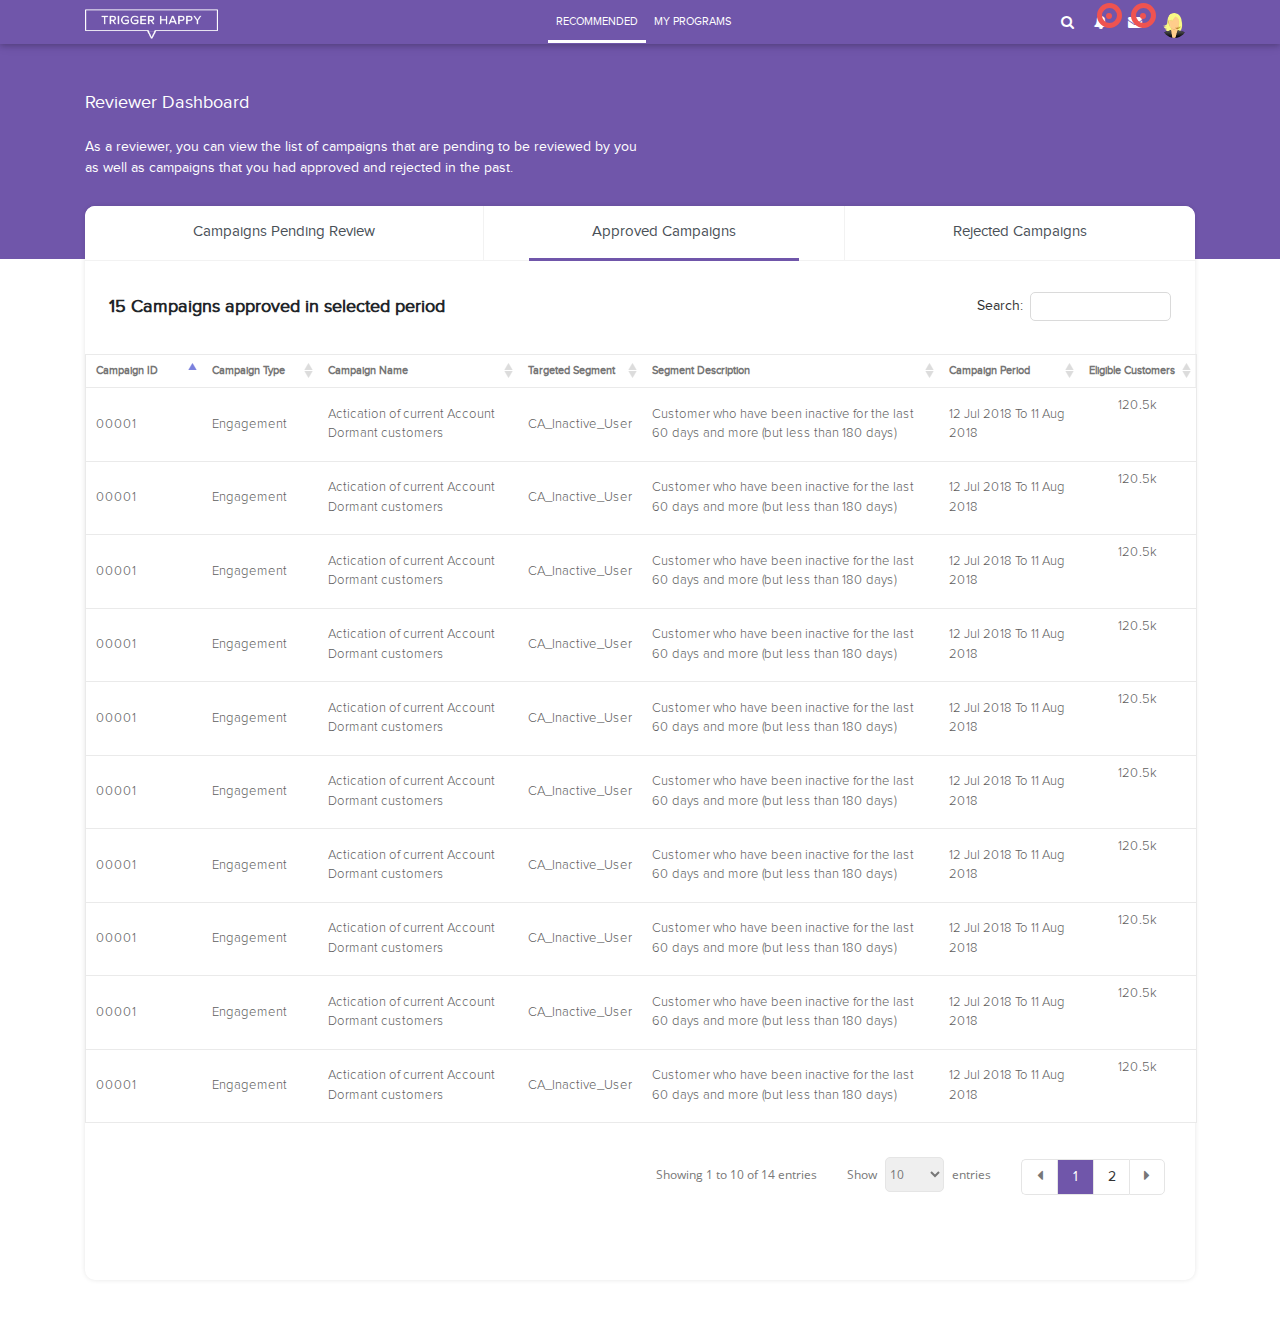
==== commit ebbbc5b3: "updated version" ====
--- a/approved-campaign.html
+++ b/approved-campaign.html
@@ -5,7 +5,7 @@
     <meta charset="utf-8">
     <meta name="viewport" content="width=device-width, initial-scale=1, shrink-to-fit=no">
     <meta http-equiv="x-ua-compatible" content="ie=edge">
-    <title>Happy Trigger</title>
+    <title>Trigger Happy - Reviewer Dashboard</title>
     <!-- Font Awesome -->
     <link rel="stylesheet" href="https://maxcdn.bootstrapcdn.com/font-awesome/4.7.0/css/font-awesome.min.css">
     <!-- Bootstrap core CSS -->
@@ -162,14 +162,14 @@
 
     <section class="header-bottom py-5">
         <div class="container">
-            <div class="row">
+            <div class="row pb-3">
                 <div class="col-sm-12">
-                    <h4 class="color-white pb-3">Trigger Happy Settings!</h4>
-                    <p class="color-white">Configure your Trigger Happy application, customize your branding, configure your marketing
-                        <br/> channels, manage your data upload layer and manage users from here.</p>
+                    <h4 class="color-white pb-3">Reviewer Dashboard</h4>
+                    <p class="color-white">As a reviewer, you can view the list of campaigns that are pending to be reviewed by you 
+                        <br/> as well as campaigns that you had approved and rejected in the past.</p>
                 </div>
             </div>
-            <div class="row mt-3 pb-3">
+            <!-- <div class="row mt-3 pb-3">
                 <div class="col-sm-12 col-md-4">
                     <div class="progress" style="height:5px">
                         <div class="progress-bar" style="width:40%;height:10px"></div>
@@ -182,7 +182,7 @@
                         <li class="completed text-uppercase">Completed</li>
                     </ul>
                 </div>
-            </div>
+            </div> -->
         </div>
     </section>
     <section class="settings-area">
@@ -217,7 +217,7 @@
                                     <th class="th-sm">Campaign Name
                                         <i class="fa fa-sort float-right" aria-hidden="true"></i>
                                     </th>
-                                    <th class="th-sm">Targetted Segment
+                                    <th class="th-sm">Targeted Segment
                                         <i class="fa fa-sort float-right" aria-hidden="true"></i>
                                     </th>
                                     <th class="th-sm">Segment Description
@@ -384,7 +384,7 @@
                                     <th class="th-sm">Campaign Name
                                         <i class="fa fa-sort float-right" aria-hidden="true"></i>
                                     </th>
-                                    <th class="th-sm">Targetted Segment
+                                    <th class="th-sm">Targeted Segment
                                         <i class="fa fa-sort float-right" aria-hidden="true"></i>
                                     </th>
                                     <th class="th-sm">Segment Description
@@ -538,7 +538,7 @@
                     </div>
                     <div class="tab-pane container px-0" id="tab3">
                         <!-- <h2 class="heading-color px-4">15 Campaigns rejected in selected period</h2> -->
-                        <label class="fs-18 fw-600 px-4 mb-0">15 Campaigns rejected in selected period</label>
+                        <label class="fs-18 fw-600 px-4 mb-0">15 Campaigns rejected</label>
                         <div class="table-responsive-mobile">
                         <table id="dtrejectedCampaigns" class="table rejectionTable" cellspacing="0" width="100%">
                             <thead>
@@ -552,7 +552,7 @@
                                     <th class="th-sm">Campaign Name
                                         <i class="fa fa-sort float-right" aria-hidden="true"></i>
                                     </th>
-                                    <th class="th-sm">Targetted Segment
+                                    <th class="th-sm">Targeted Segment
                                         <i class="fa fa-sort float-right" aria-hidden="true"></i>
                                     </th>
                                     <th class="th-sm">Segment Description
@@ -564,7 +564,7 @@
                                     <th class="th-sm">Eligible Customers
                                         <i class="fa fa-sort float-right" aria-hidden="true"></i>
                                     </th>
-                                    <th class="th-sm">Rejection Comment
+                                    <th class="th-sm w-105px">Rejection Comment
                                         <i class="fa fa-sort float-right" aria-hidden="true"></i>
                                     </th>
                                 </tr>
--- a/styles.css
+++ b/styles.css
@@ -10,6 +10,12 @@
 @font-face {
   font-family: 'proxima_novasemibold';
   src: url("font/proximanova/ProximaNova-Semibold.woff2") format("woff2"), url("font/proximanova/ProximaNova-Semibold.woff") format("woff");
+  font-weight: normal;
+  font-style: normal; }
+
+@font-face {
+  font-family: 'proxima_novalight';
+  src: url("font/proximanova/ProximaNova-Light.woff2") format("woff2"), url("font/proximanova/ProximaNova-Light.woff") format("woff");
   font-weight: normal;
   font-style: normal; }
 
@@ -544,7 +550,7 @@
   border-radius: 10px; }
 
 .btn {
-  border-radius: 7px; }
+  border-radius: 7px !important; }
 
 .input-selected .checked + label, .custom-radio .checked + label {
   color: #7056aa; }
@@ -890,6 +896,9 @@
   margin-bottom: 25px !important;
   padding-top: 14px; }
 
+.rejectionTable .w-105px {
+  width: 105px; }
+
 .rejectionTable td:last-child {
   text-align: left !important; }
 
@@ -921,6 +930,12 @@
 
 .md-form input[type="text"]:focus:not([readonly]) + label, .md-form input[type="email"]:focus:not([readonly]) + label, .md-form input[type="password"]:focus:not([readonly]) + label {
   color: #7056aa !important; }
+
+.text-transform-inherit {
+  text-transform: inherit !important; }
+
+.appendRow td {
+  box-shadow: none !important; }
 
 .appendRow td:last-child {
   padding-bottom: 8px !important; }
@@ -1041,6 +1056,89 @@
 button:focus, button:active, button:visited, a:focus, a:active, a:visited, img, input, textarea {
   outline: none !important; }
 
+.usersTable.withIcon td:last-child {
+  padding-bottom: 8px !important;
+  position: absolute;
+  right: 0;
+  width: 126px;
+  background-color: #fff;
+  visibility: hidden;
+  opacity: 0;
+  text-align: left;
+  display: flex;
+  align-items: center;
+  box-shadow: none !important;
+  margin-top: 4px;
+  margin-right: 5px;
+  border: none; }
+
+.usersTable.withIcon tr:hover td:last-child {
+  visibility: visible;
+  opacity: 1; }
+
+.usersTable.withIcon tr td .fa-edit {
+  font-family: fontawesome;
+  font-size: 20px;
+  font-style: inherit;
+  margin-right: 10px; }
+  .usersTable.withIcon tr td .fa-edit:before {
+    padding-top: 3px; }
+
+.usersTable.withIcon tr td .fa-edit, .usersTable.withIcon tr td .fa-trash-o {
+  cursor: pointer;
+  height: 38px;
+  width: 38px;
+  text-align: center;
+  z-index: 9;
+  position: relative;
+  display: flex;
+  flex-flow: column;
+  align-items: center;
+  justify-content: center; }
+
+.usersTable.withIcon tr td .fa-edit:after, .usersTable.withIcon tr td .fa-trash-o:after {
+  position: absolute;
+  height: 38px;
+  width: 38px;
+  content: "";
+  left: 0;
+  border-radius: 50%;
+  z-index: -1; }
+
+.usersTable.withIcon tr td .fa-edit:before, .usersTable.withIcon tr td .fa-trash-o:before {
+  height: 38px;
+  width: 38px; }
+
+.usersTable.withIcon tr td .fa-edit:hover:after, .usersTable.withIcon tr td .fa-trash-o:hover:after {
+  background: rgba(222, 226, 230, 0.5); }
+
+.usersTable.withIcon tr td .fa-trash-o {
+  font-size: 20px;
+  z-index: 9; }
+  .usersTable.withIcon tr td .fa-trash-o:before {
+    margin-top: 7px; }
+
+#main, #maintwo {
+  width: 500px;
+  height: 500px;
+  margin: 0 auto; }
+
+.pushNotification #main {
+  width: 300px !important;
+  height: 340px !important; }
+
+#funnelPanel {
+  width: 600px;
+  margin: 0 auto; }
+  #funnelPanel text {
+    font-weight: 900; }
+
+table.dataTable tbody td, table.dataTable tbody span, table.dataTable tbody label {
+  font-family: proxima_novalight !important; }
+
+tr:hover td {
+  box-shadow: inset 0px 6px 8px -10px #000, inset 0px -10px 8px -10px rgba(117, 117, 117, 0.5); }
+
 @media (max-width: 1023px) {
   .navbar-collapse {
     padding: 0 10px; }
@@ -1048,6 +1146,11 @@
     float: right; } }
 
 @media (max-width: 767px) {
+  .funnelGraph {
+    width: 100%;
+    overflow-x: scroll; }
+  .campaignSummaryTabs {
+    width: 100% !important; }
   .tblTop-40 .dataTables_wrapper {
     top: inherit !important; }
   .help-tag {
